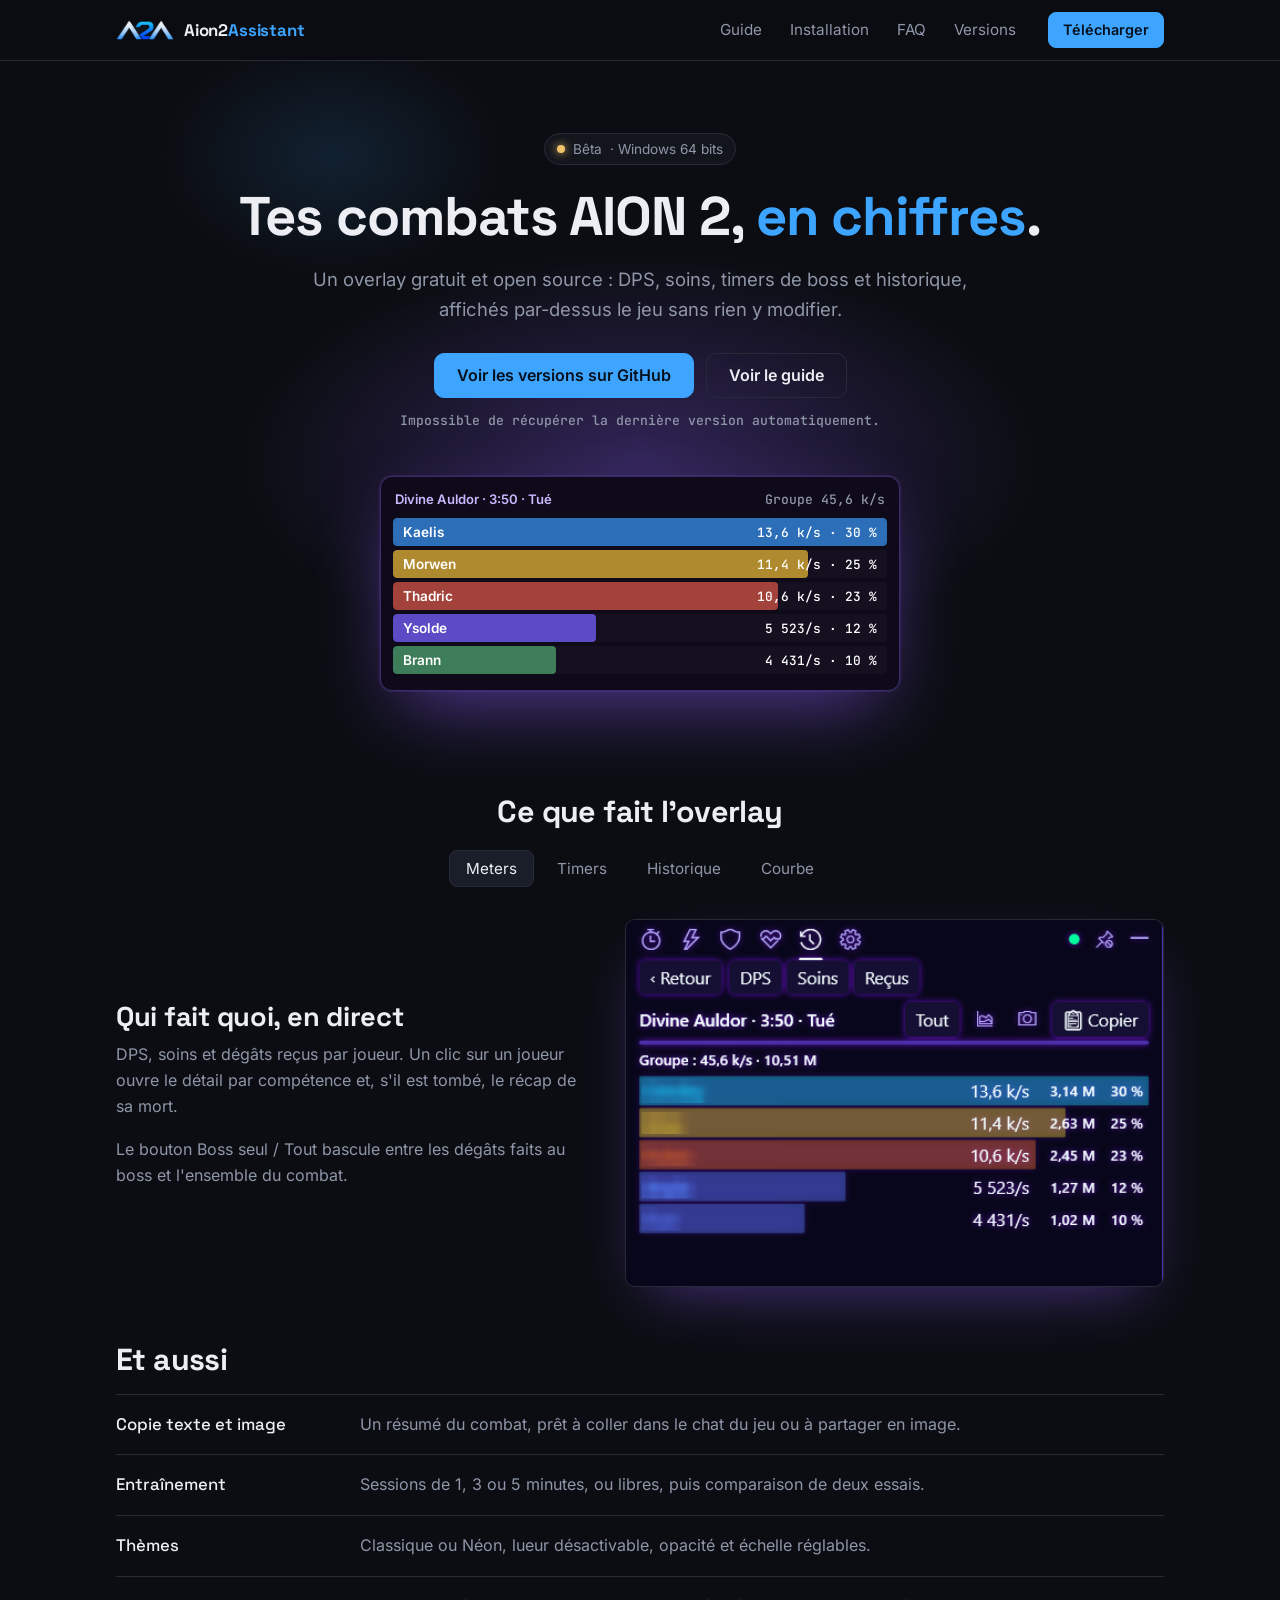
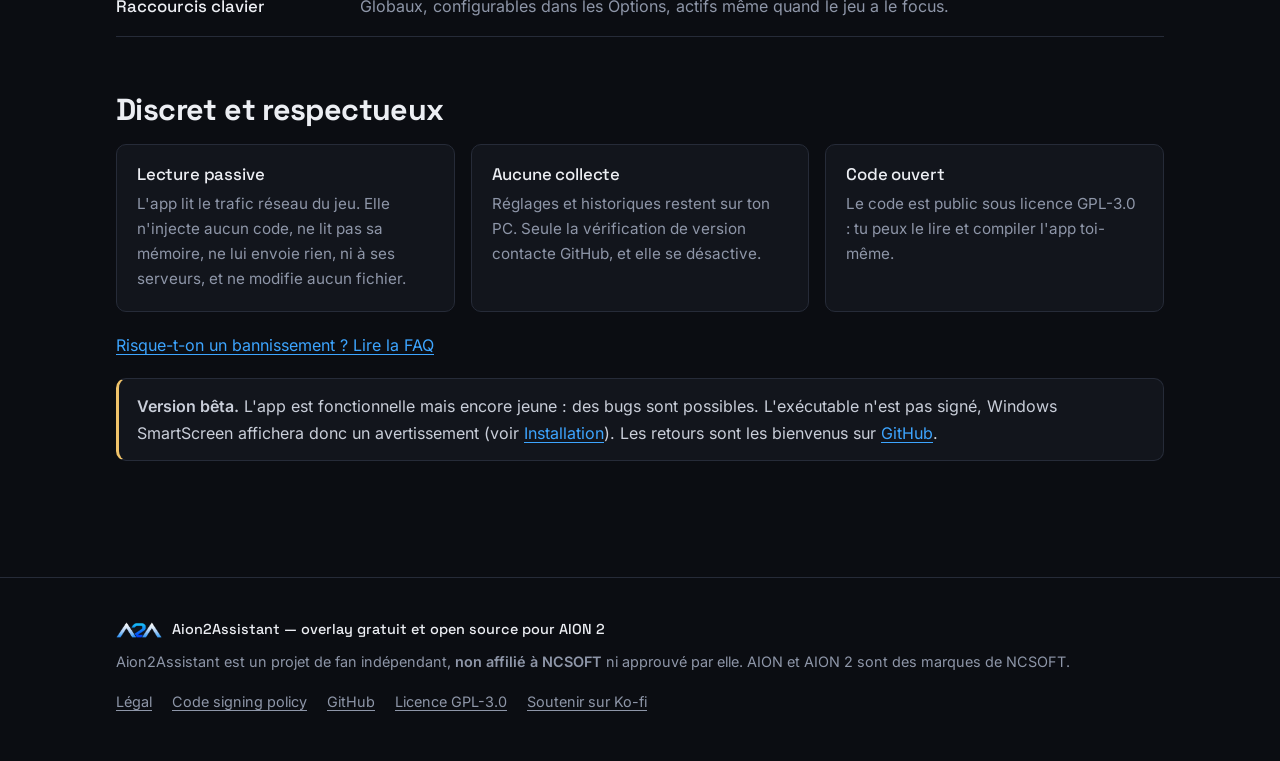
==== site/index.html @ 4ee5dd62 "feat(site): code signing policy, privacy section and uninstall guide Required by the SignPath Founda" ====
<!doctype html>
<html lang="fr">
<head>
<meta charset="utf-8">
<meta name="viewport" content="width=device-width, initial-scale=1">
<title>Aion2Assistant — overlay gratuit pour AION 2</title>
<meta name="description" content="Overlay gratuit et open source pour AION 2 : meters de DPS et de soins, timers de boss et historique des combats.">
<meta name="color-scheme" content="dark">
<meta name="theme-color" content="#0B0D12">
<meta http-equiv="Content-Security-Policy" content="default-src 'self'; script-src 'self'; style-src 'self'; img-src 'self'; connect-src https://api.github.com; object-src 'none'; base-uri 'self'; form-action 'none'">
<link rel="icon" href="assets/favicon.ico" sizes="any">
<link rel="icon" href="assets/favicon-32.png" type="image/png">
<link rel="apple-touch-icon" href="assets/apple-touch-icon.png">
<link rel="preload" href="assets/fonts/space-grotesk-latin-700-normal.woff2" as="font" type="font/woff2" crossorigin>
<link rel="preload" href="assets/fonts/inter-latin-400-normal.woff2" as="font" type="font/woff2" crossorigin>
<link rel="stylesheet" href="style.css">
</head>
<body>
<a class="skip-link" href="#contenu">Aller au contenu</a>
<header class="site-header">
<div class="wrap header-inner">
<a class="brand" href="index.html"><img src="assets/logo.png" alt="" width="64" height="22"><span class="brand-name">Aion2<span>Assistant</span></span></a>
<nav class="site-nav" id="site-nav" aria-label="Navigation principale">
<ul>
<li><a href="guide.html">Guide</a></li>
<li><a href="installation.html">Installation</a></li>
<li><a href="faq.html">FAQ</a></li>
<li><a href="notes.html">Versions</a></li>
</ul>
</nav>
<a class="btn btn-sm header-cta" href="installation.html#telecharger">Télécharger</a>
<button class="nav-toggle" type="button" aria-expanded="false" aria-controls="site-nav"><span class="sr-only">Menu</span><span class="nav-toggle-bars" aria-hidden="true"></span></button>
</div>
</header>
<main id="contenu">
<section class="hero" aria-labelledby="h-hero">
<div class="wrap">
<p class="pill"><span class="pill-dot" aria-hidden="true"></span><span data-version>Bêta</span> · Windows 64 bits</p>
<h1 id="h-hero">Tes combats AION 2, <em>en chiffres</em>.</h1>
<p class="lead">Un overlay gratuit et open source : DPS, soins, timers de boss et historique, affichés par-dessus le jeu sans rien y modifier.</p>
<div class="btn-row">
<a class="btn" data-download href="https://github.com/nathantek/aion2assistant/releases">Télécharger</a>
<a class="btn btn-ghost" href="guide.html">Voir le guide</a>
</div>
<p class="dl-meta" data-download-meta aria-live="polite">Windows 64 bits · gratuit · GPL-3.0</p>
<div class="meter" aria-hidden="true">
<div class="meter-head"><span>Divine Auldor · 3:50 · Tué</span><span class="meter-total">Groupe 45,6 k/s</span></div>
<ol class="meter-bars">
<li class="meter-bar m1"><span>Kaelis</span><span class="num">13,6 k/s · 30 %</span></li>
<li class="meter-bar m2"><span>Morwen</span><span class="num">11,4 k/s · 25 %</span></li>
<li class="meter-bar m3"><span>Thadric</span><span class="num">10,6 k/s · 23 %</span></li>
<li class="meter-bar m4"><span>Ysolde</span><span class="num">5 523/s · 12 %</span></li>
<li class="meter-bar m5"><span>Brann</span><span class="num">4 431/s · 10 %</span></li>
</ol>
</div>
<p class="sr-only">Exemple de meter : cinq joueurs classés par dégâts par seconde sur un combat de boss.</p>
</div>
</section>

<section class="showcase" aria-labelledby="h-showcase">
<div class="wrap">
<h2 id="h-showcase" class="section-title">Ce que fait l'overlay</h2>
<div class="tabs" role="tablist" aria-label="Fonctionnalités principales" hidden>
<button class="tab" type="button" role="tab" id="tab-meters" aria-controls="panel-meters" aria-selected="true">Meters</button>
<button class="tab" type="button" role="tab" id="tab-timers" aria-controls="panel-timers" aria-selected="false" tabindex="-1">Timers</button>
<button class="tab" type="button" role="tab" id="tab-historique" aria-controls="panel-historique" aria-selected="false" tabindex="-1">Historique</button>
<button class="tab" type="button" role="tab" id="tab-courbe" aria-controls="panel-courbe" aria-selected="false" tabindex="-1">Courbe</button>
</div>
<div class="tab-panel" id="panel-meters" role="tabpanel" aria-labelledby="tab-meters" tabindex="0">
<div><h3>Qui fait quoi, en direct</h3><p>DPS, soins et dégâts reçus par joueur. Un clic sur un joueur ouvre le détail par compétence et, s'il est tombé, le récap de sa mort.</p><p>Le bouton Boss seul / Tout bascule entre les dégâts faits au boss et l'ensemble du combat.</p></div>
<img src="assets/shots/meter-neon.png" alt="Meter de dégâts d’un combat de boss, thème Néon, pseudos floutés" width="485" height="330" loading="lazy">
</div>
<div class="tab-panel" id="panel-timers" role="tabpanel" aria-labelledby="tab-timers" tabindex="0">
<div><h3>Ne rate plus un boss</h3><p>Failles, quotidiennes, hebdos, donjons, resets et boss de terrain. Des alertes visuelles et sonores te préviennent avant l'événement.</p></div>
<img src="assets/shots/timers.png" alt="Onglet Timers : faille, reset quotidien et reset hebdomadaire avec leurs comptes à rebours" width="483" height="335" loading="lazy">
</div>
<div class="tab-panel" id="panel-historique" role="tabpanel" aria-labelledby="tab-historique" tabindex="0">
<div><h3>Chaque combat, gardé 30 jours</h3><p>Les 100 derniers combats restent consultables. Tes records personnels sont signalés par un trophée.</p></div>
<img src="assets/shots/historique.png" alt="Historique des combats avec des trophées sur les records personnels" width="478" height="332" loading="lazy">
</div>
<div class="tab-panel" id="panel-courbe" role="tabpanel" aria-labelledby="tab-courbe" tabindex="0">
<div><h3>Le combat, seconde par seconde</h3><p>L'évolution du DPS de chaque joueur au fil du combat. Clique sur un nom dans la légende pour afficher ou masquer sa courbe.</p></div>
<img src="assets/shots/courbe.png" alt="Courbe de DPS du groupe sur un combat de 4 min 50, pseudos floutés" width="468" height="270" loading="lazy">
</div>
</div>
</section>

<section class="wrap" aria-labelledby="h-also">
<h2 id="h-also">Et aussi</h2>
<ul class="also">
<li><strong>Copie texte et image</strong><span>Un résumé du combat, prêt à coller dans le chat du jeu ou à partager en image.</span></li>
<li><strong>Entraînement</strong><span>Sessions de 1, 3 ou 5 minutes, ou libres, puis comparaison de deux essais.</span></li>
<li><strong>Thèmes</strong><span>Classique ou Néon, lueur désactivable, opacité et échelle réglables.</span></li>
<li><strong>Raccourcis clavier</strong><span>Globaux, configurables dans les Options, actifs même quand le jeu a le focus.</span></li>
</ul>
</section>

<section class="wrap" aria-labelledby="h-trust">
<h2 id="h-trust">Discret et respectueux</h2>
<ul class="trust">
<li><h3>Lecture passive</h3><p>L'app lit le trafic réseau du jeu. Elle n'injecte aucun code, ne lit pas sa mémoire, ne lui envoie rien, ni à ses serveurs, et ne modifie aucun fichier.</p></li>
<li><h3>Aucune collecte</h3><p>Réglages et historiques restent sur ton PC. Seule la vérification de version contacte GitHub, et elle se désactive.</p></li>
<li><h3>Code ouvert</h3><p>Le code est public sous licence GPL-3.0 : tu peux le lire et compiler l'app toi-même.</p></li>
</ul>
<p><a href="faq.html#bannissement">Risque-t-on un bannissement ? Lire la FAQ</a></p>
<div class="callout callout-warn">
<p><strong>Version bêta.</strong> L'app est fonctionnelle mais encore jeune : des bugs sont possibles. L'exécutable n'est pas signé, Windows SmartScreen affichera donc un avertissement (voir <a href="installation.html">Installation</a>). Les retours sont les bienvenus sur <a href="https://github.com/nathantek/aion2assistant/issues">GitHub</a>.</p>
</div>
</section>
</main>
<footer class="site-footer">
<div class="wrap footer-inner">
<p class="footer-brand"><img src="assets/logo.png" alt="" width="48" height="17">Aion2Assistant — overlay gratuit et open source pour AION 2</p>
<p>Aion2Assistant est un projet de fan indépendant, <strong>non affilié à NCSOFT</strong> ni approuvé par elle. AION et AION 2 sont des marques de NCSOFT.</p>
<ul class="footer-links">
<li><a href="legal.html">Légal</a></li>
<li><a href="legal.html#signature" lang="en">Code signing policy</a></li>
<li><a href="https://github.com/nathantek/aion2assistant">GitHub</a></li>
<li><a href="https://github.com/nathantek/aion2assistant/blob/main/LICENSE">Licence GPL-3.0</a></li>
<li><a href="https://ko-fi.com/nathantek">Soutenir sur Ko-fi</a></li>
</ul>
</div>
</footer>
<script src="ui.js" defer></script>
<script src="app.js" defer></script>
</body>
</html>
---- site/style.css ----
/* Polices (SIL OFL 1.1, voir assets/fonts/OFL-*.txt) */
@font-face { font-family: "Space Grotesk"; src: url("assets/fonts/space-grotesk-latin-500-normal.woff2") format("woff2"); font-weight: 500; font-style: normal; font-display: swap; }
@font-face { font-family: "Space Grotesk"; src: url("assets/fonts/space-grotesk-latin-700-normal.woff2") format("woff2"); font-weight: 700; font-style: normal; font-display: swap; }
@font-face { font-family: "Inter"; src: url("assets/fonts/inter-latin-400-normal.woff2") format("woff2"); font-weight: 400; font-style: normal; font-display: swap; }
@font-face { font-family: "Inter"; src: url("assets/fonts/inter-latin-600-normal.woff2") format("woff2"); font-weight: 600; font-style: normal; font-display: swap; }
@font-face { font-family: "JetBrains Mono"; src: url("assets/fonts/jetbrains-mono-latin-500-normal.woff2") format("woff2"); font-weight: 500; font-style: normal; font-display: swap; }

:root {
  --bg: #0B0D12;
  --surface: #12151C;
  --surface-2: #1A1E28;
  --line: #262B38;
  --line-strong: #36405A;
  --text: #ECEEF3;
  --text-soft: #C9CED9;
  --muted: #8E96A8;
  --accent: #3DA5FF;
  --accent-hover: #6BBBFF;
  --accent-ink: #06101C;
  --neon: #8B5CF6;
  --warn: #F0C36A;
  --gutter: 16px;
  --maxw: 1080px;
  --prose: 680px;
  --radius: 10px;
  --header-h: 61px;
  --font: "Inter", system-ui, -apple-system, "Segoe UI", Roboto, Arial, sans-serif;
  --display: "Space Grotesk", "Inter", system-ui, "Segoe UI", sans-serif;
  --mono: "JetBrains Mono", ui-monospace, "Cascadia Mono", Consolas, monospace;
}

*, *::before, *::after { box-sizing: border-box; }
html { -webkit-text-size-adjust: 100%; scroll-behavior: smooth; scroll-padding-top: calc(var(--header-h) + 72px); }
body {
  margin: 0; background: var(--bg); color: var(--text);
  font-family: var(--font); font-size: 1rem; line-height: 1.65;
  overflow-wrap: break-word; -webkit-font-smoothing: antialiased;
}
main { display: block; padding: 48px 0 96px; overflow-x: clip; }
img { max-width: 100%; height: auto; }
a { color: var(--accent); text-underline-offset: 3px; text-decoration-thickness: 1px; }
a:hover { color: var(--accent-hover); }
:focus-visible { outline: 2px solid var(--accent); outline-offset: 3px; border-radius: 4px; }
[hidden] { display: none !important; }

.sr-only { position: absolute; width: 1px; height: 1px; padding: 0; margin: -1px; overflow: hidden; clip: rect(0 0 0 0); white-space: nowrap; border: 0; }
.skip-link {
  position: absolute; left: var(--gutter); top: -100px; z-index: 100;
  background: var(--accent); color: var(--accent-ink); padding: 8px 14px;
  border-radius: 8px; font-weight: 600; text-decoration: none;
}
.skip-link:focus { top: 8px; }
.wrap { width: 100%; max-width: var(--maxw); margin: 0 auto; padding: 0 var(--gutter); }
.prose { max-width: calc(var(--prose) + 2 * var(--gutter)); }

/* Typographie */
h1, h2, h3 { font-family: var(--display); font-weight: 700; letter-spacing: -0.02em; line-height: 1.15; color: var(--text); }
h1 { font-size: clamp(2rem, 6vw, 3.4rem); margin: 0 0 16px; }
h2 { font-size: clamp(1.4rem, 3vw, 1.9rem); margin: 56px 0 14px; }
h3 { font-size: 1.15rem; font-weight: 500; letter-spacing: -0.01em; margin: 28px 0 8px; }
p, ul, ol, pre { margin: 0 0 16px; }
ul, ol { padding-left: 1.3rem; }
li { margin-bottom: 6px; }
strong { font-weight: 600; }
.lead { font-size: 1.15rem; color: var(--muted); max-width: 56ch; }
.muted { color: var(--muted); }
code, kbd, .num { font-family: var(--mono); font-weight: 500; font-size: .88em; }
code { background: var(--surface-2); border: 1px solid var(--line); padding: 1px 6px; border-radius: 5px; }
kbd { background: var(--surface-2); border: 1px solid var(--line); border-bottom-width: 3px; padding: 0 6px; border-radius: 5px; color: var(--text); }

/* Boutons, pastilles, encadrés */
.btn {
  display: inline-flex; align-items: center; gap: 8px;
  background: var(--accent); color: var(--accent-ink); border: 1px solid var(--accent);
  padding: 12px 22px; border-radius: 10px; font: 600 1rem/1.2 var(--font);
  text-decoration: none; transition: background-color .15s, border-color .15s, transform .15s;
}
.btn:hover { background: var(--accent-hover); border-color: var(--accent-hover); color: var(--accent-ink); }
.btn:active { transform: translateY(1px); }
.btn-ghost { background: transparent; color: var(--text); border-color: var(--line); }
.btn-ghost:hover { background: var(--surface-2); border-color: var(--line-strong); color: var(--text); }
.btn-sm { padding: 8px 14px; font-size: .9rem; border-radius: 8px; }
.btn-row { display: flex; flex-wrap: wrap; gap: 12px; align-items: center; margin: 24px 0 12px; }
.dl-meta { color: var(--muted); font-family: var(--mono); font-size: .82rem; margin: 0; }

.pill {
  display: inline-flex; align-items: center; gap: 8px; margin: 0 0 20px;
  padding: 4px 12px; border: 1px solid var(--line); border-radius: 999px;
  background: var(--surface); color: var(--muted); font-size: .85rem;
}
.pill-dot { width: 8px; height: 8px; border-radius: 50%; background: var(--warn); box-shadow: 0 0 10px var(--warn); }
.badge {
  display: inline-block; padding: 1px 9px; border-radius: 999px; vertical-align: middle;
  font: 600 .72rem/1.6 var(--font); letter-spacing: 0;
  color: var(--warn); background: rgba(240, 195, 106, .12); border: 1px solid rgba(240, 195, 106, .35);
}
.callout {
  background: var(--surface); border: 1px solid var(--line); border-left: 3px solid var(--accent);
  border-radius: var(--radius); padding: 14px 18px; margin: 20px 0; color: var(--text-soft);
}
.callout-warn { border-left-color: var(--warn); }
.callout p:last-child { margin-bottom: 0; }

/* Puces de sections (pages de contenu) */
.chips {
  position: sticky; top: var(--header-h); z-index: 40;
  margin: 24px calc(-1 * var(--gutter)) 8px; padding: 10px var(--gutter);
  background: rgba(11, 13, 18, .92); -webkit-backdrop-filter: blur(10px); backdrop-filter: blur(10px);
  border-bottom: 1px solid var(--line);
}
.chips ul { display: flex; gap: 8px; overflow-x: auto; scrollbar-width: none; list-style: none; margin: 0; padding: 0; }
.chips ul::-webkit-scrollbar { display: none; }
.chips li { flex: 0 0 auto; margin: 0; }
.chips a {
  display: block; padding: 5px 12px; border: 1px solid var(--line); border-radius: 999px;
  color: var(--muted); text-decoration: none; font-size: .88rem; white-space: nowrap;
  transition: color .15s, border-color .15s, background-color .15s;
}
.chips a:hover { color: var(--text); border-color: var(--line-strong); }
.chips a.is-active { background: var(--accent); border-color: var(--accent); color: var(--accent-ink); font-weight: 600; }

/* Captures */
.shot { margin: 20px 0 28px; }
.shot img {
  display: block; border: 1px solid var(--line); border-radius: var(--radius); background: #000;
  box-shadow: 0 24px 60px -24px rgba(139, 92, 246, .45);
}
.shot figcaption { color: var(--muted); font-size: .88rem; margin-top: 8px; }

/* En-tête */
.site-header {
  position: sticky; top: 0; z-index: 50;
  background: rgba(11, 13, 18, .82); -webkit-backdrop-filter: saturate(140%) blur(12px); backdrop-filter: saturate(140%) blur(12px);
  border-bottom: 1px solid var(--line);
}
.header-inner { display: flex; flex-wrap: wrap; align-items: center; gap: 8px 20px; min-height: 60px; }
.brand {
  display: inline-flex; align-items: center; gap: 10px; margin-right: auto;
  color: var(--text); text-decoration: none;
  font: 700 1.05rem var(--display); letter-spacing: -0.01em;
}
.brand:hover { color: var(--text); }
.brand img { height: 20px; width: auto; display: block; }
.brand-name span { color: var(--accent); }
.site-nav ul { list-style: none; margin: 0; padding: 0; display: flex; flex-wrap: wrap; gap: 4px; }
.site-nav li { margin: 0; }
.site-nav a { display: block; padding: 8px 12px; border-radius: 8px; color: var(--muted); text-decoration: none; font-size: .95rem; }
.site-nav a:hover { color: var(--text); background: var(--surface-2); }
.site-nav a[aria-current="page"] { color: var(--text); border-radius: 0; box-shadow: inset 0 -2px 0 var(--accent); }
.nav-toggle {
  display: none; align-items: center; justify-content: center; width: 40px; height: 40px;
  background: transparent; border: 1px solid var(--line); border-radius: 8px; color: var(--text); cursor: pointer;
}
.nav-toggle-bars, .nav-toggle-bars::before, .nav-toggle-bars::after {
  display: block; width: 18px; height: 2px; border-radius: 2px; background: currentColor;
}
.nav-toggle-bars { position: relative; }
.nav-toggle-bars::before, .nav-toggle-bars::after { content: ""; position: absolute; left: 0; }
.nav-toggle-bars::before { top: -6px; }
.nav-toggle-bars::after { top: 6px; }

@media (max-width: 720px) {
  .header-inner { gap: 8px 12px; }
  .js .nav-toggle { display: inline-flex; order: 3; }
  .js .site-nav {
    display: none; position: absolute; left: 0; right: 0; top: 100%;
    background: var(--bg); border-bottom: 1px solid var(--line); padding: 8px var(--gutter) 16px;
  }
  .js .site-nav.is-open { display: block; }
  .js .site-nav ul { flex-direction: column; }
  .js .site-nav a[aria-current="page"] { box-shadow: inset 2px 0 0 var(--accent); }
}

/* Pied de page */
.site-footer { border-top: 1px solid var(--line); padding: 40px 0 48px; color: var(--muted); font-size: .9rem; }
.footer-inner { display: grid; gap: 8px; }
.footer-inner p { margin: 0; }
.footer-brand { display: flex; align-items: center; gap: 10px; color: var(--text); font-family: var(--display); font-weight: 500; }
.footer-brand img { height: 16px; width: auto; }
.footer-links { list-style: none; padding: 0; margin: 8px 0 0; display: flex; flex-wrap: wrap; gap: 6px 20px; }
.footer-links li { margin: 0; }
.footer-links a { color: var(--muted); }
.footer-links a:hover { color: var(--text); }

@media (max-width: 420px) {
  .brand-name { position: absolute; width: 1px; height: 1px; padding: 0; margin: -1px; overflow: hidden; clip: rect(0 0 0 0); white-space: nowrap; border: 0; }
}

/* Accueil : haut de page */
.hero { position: relative; isolation: isolate; text-align: center; padding: 24px 0 8px; }
.hero::before {
  content: ""; position: absolute; z-index: -1; left: 50%; top: -120px;
  width: 1100px; max-width: 100%; height: 760px; transform: translateX(-50%); pointer-events: none;
  background:
    radial-gradient(closest-side at 50% 62%, rgba(139, 92, 246, .30), transparent 72%),
    radial-gradient(closest-side at 22% 22%, rgba(61, 165, 255, .13), transparent 70%);
}
.hero h1 em { font-style: normal; color: var(--accent); }
.hero .lead { margin: 0 auto; }
.hero .btn-row { justify-content: center; margin-top: 28px; }

/* Accueil : faux meter */
.meter {
  max-width: 520px; margin: 44px auto 0; padding: 12px; text-align: left;
  background: #0E0A1A; border: 1px solid #3B2A6B; border-radius: 12px;
  box-shadow: 0 0 0 1px rgba(139, 92, 246, .15), 0 30px 80px -20px rgba(139, 92, 246, .6);
}
.meter-head { display: flex; justify-content: space-between; gap: 12px; margin: 0 2px 8px; color: #C9B8FF; font-size: .82rem; font-weight: 600; }
.meter-total { font-family: var(--mono); font-weight: 500; color: var(--muted); }
.meter-bars { list-style: none; margin: 0; padding: 0; }
.meter-bar {
  position: relative; display: flex; justify-content: space-between; align-items: center; gap: 12px;
  height: 28px; margin: 0 0 4px; padding: 0 10px; border-radius: 4px; overflow: hidden;
  background: #151020; color: #fff; font-size: .85rem; font-weight: 600;
}
.meter-bar::before {
  content: ""; position: absolute; inset: 0 auto 0 0; width: var(--w); border-radius: 4px;
  background: var(--c); transform-origin: left center;
  animation: meter-fill 1.6s cubic-bezier(.2, .7, .2, 1) both; animation-delay: var(--d);
}
.meter-bar > span { position: relative; }
.meter-bar .num { font-size: .8rem; }
.m1 { --w: 100%; --c: #2C6FB8; --d: 0s; }
.m2 { --w: 84%; --c: #B08A2E; --d: .12s; }
.m3 { --w: 78%; --c: #A3423A; --d: .24s; }
.m4 { --w: 41%; --c: #5B4BC4; --d: .36s; }
.m5 { --w: 33%; --c: #3E7D5A; --d: .48s; }
@keyframes meter-fill { from { transform: scaleX(0); } to { transform: scaleX(1); } }

/* Accueil : onglets */
.showcase { margin-top: 96px; }
.section-title { text-align: center; margin: 0 0 20px; }
.tabs { display: flex; justify-content: center; flex-wrap: wrap; gap: 6px; margin: 0 0 32px; }
.tab {
  padding: 8px 16px; border: 1px solid transparent; border-radius: 8px; background: transparent;
  color: var(--muted); font: 400 .95rem var(--font); cursor: pointer;
}
.tab:hover { color: var(--text); }
.tab[aria-selected="true"] { color: var(--text); background: var(--surface-2); border-color: var(--line); }
.tab-panel { display: grid; grid-template-columns: 1fr 1.15fr; gap: 40px; align-items: center; margin-bottom: 48px; }
.js .tab-panel { margin-bottom: 0; }
.tab-panel h3 { font-size: clamp(1.3rem, 3vw, 1.7rem); font-weight: 700; margin-top: 0; }
.tab-panel p { color: var(--muted); }
.tab-panel img {
  display: block; width: 100%; border: 1px solid var(--line); border-radius: var(--radius); background: #000;
  box-shadow: 0 24px 60px -24px rgba(139, 92, 246, .5);
}

/* Accueil : « Et aussi » et confiance */
.also { list-style: none; padding: 0; margin: 16px 0 0; border-top: 1px solid var(--line); }
.also li { display: grid; grid-template-columns: 220px 1fr; gap: 4px 24px; margin: 0; padding: 16px 0; border-bottom: 1px solid var(--line); }
.also strong { font-family: var(--display); font-weight: 500; font-size: 1.05rem; }
.also span { color: var(--muted); }
.trust { display: grid; grid-template-columns: repeat(auto-fit, minmax(min(100%, 240px), 1fr)); gap: 16px; list-style: none; padding: 0; margin: 16px 0 20px; }
.trust li { margin: 0; padding: 20px; background: var(--surface); border: 1px solid var(--line); border-radius: var(--radius); }
.trust h3 { margin: 0 0 6px; font-size: 1.05rem; }
.trust p { margin: 0; color: var(--muted); font-size: .95rem; }

@media (max-width: 720px) {
  .tab-panel { grid-template-columns: 1fr; gap: 20px; }
  .also li { grid-template-columns: 1fr; }
}

/* Installation */
.download-box {
  display: flex; flex-wrap: wrap; align-items: center; gap: 12px 16px; margin: 24px 0 8px;
  padding: 20px; background: var(--surface); border: 1px solid var(--line); border-radius: var(--radius);
}
.steps { counter-reset: step; list-style: none; padding: 0; margin: 40px 0 24px; }
.steps > li { counter-increment: step; position: relative; margin: 0; padding: 0 0 28px 52px; }
.steps > li::before {
  content: counter(step); position: absolute; left: 0; top: 0;
  display: flex; align-items: center; justify-content: center; width: 34px; height: 34px;
  border-radius: 50%; background: var(--surface-2); border: 1px solid var(--accent);
  color: var(--accent); font: 700 .95rem var(--display);
}
.steps > li::after { content: ""; position: absolute; left: 17px; top: 40px; bottom: 6px; width: 1px; background: var(--line); }
.steps > li:last-child::after { display: none; }
.steps h2, .steps h3 { font-size: 1.2rem; font-weight: 700; letter-spacing: -0.02em; margin: 5px 0 8px; }
.dl-policy { margin: 0 0 0 auto; font-size: .88rem; }
.step-optional {
  margin-left: 8px; padding: 1px 8px; vertical-align: middle; border: 1px solid var(--line); border-radius: 999px;
  color: var(--muted); font: 400 .72rem/1.6 var(--font); letter-spacing: 0;
}

/* FAQ */
.faq-list { border-top: 1px solid var(--line); }
.faq { border-bottom: 1px solid var(--line); }
.faq summary {
  display: flex; justify-content: space-between; align-items: center; gap: 16px;
  padding: 18px 0; cursor: pointer; list-style: none; font-weight: 600; font-size: 1.02rem;
}
.faq summary::-webkit-details-marker { display: none; }
.faq summary::after { content: "+"; flex: 0 0 auto; font: 500 1.3rem/1 var(--mono); color: var(--muted); }
.faq[open] summary::after { content: "−"; color: var(--accent); }
.faq summary:hover { color: var(--accent-hover); }
.faq > p { color: var(--text-soft); margin: 0 0 16px; }

/* Versions */
.releases { margin-top: 32px; }
.release { margin: 0 0 14px; padding: 20px 22px; background: var(--surface); border: 1px solid var(--line); border-radius: var(--radius); }
.release-latest { border-color: rgba(61, 165, 255, .45); box-shadow: 0 20px 60px -30px rgba(61, 165, 255, .5); }
.release-label { margin: 0 0 6px; color: var(--accent); font-size: .72rem; font-weight: 600; text-transform: uppercase; letter-spacing: .08em; }
.release h2 { font-size: 1.35rem; margin: 0 0 4px; }
.release-meta { margin: 0; color: var(--muted); font-family: var(--mono); font-size: .82rem; }
.release-body { margin: 16px 0; white-space: pre-wrap; overflow-wrap: anywhere; color: var(--text-soft); }
details.release { padding-top: 0; padding-bottom: 0; }
details.release > summary {
  display: flex; flex-wrap: wrap; align-items: baseline; gap: 6px 12px; padding: 16px 0;
  cursor: pointer; list-style: none; font: 700 1.1rem var(--display); letter-spacing: -0.01em;
}
details.release > summary::-webkit-details-marker { display: none; }
details.release > summary::after { content: "+"; margin-left: auto; font: 500 1.2rem/1 var(--mono); color: var(--muted); }
details.release[open] > summary::after { content: "−"; color: var(--accent); }

/* Légal */
.legal-text {
  white-space: pre-wrap; overflow-wrap: anywhere; margin: 0 0 16px; padding: 20px;
  background: var(--surface); border: 1px solid var(--line); border-radius: var(--radius);
  color: var(--text-soft); font: 400 .92rem/1.65 var(--font);
}

/* Toujours en dernier */
@media (prefers-reduced-motion: reduce) {
  html { scroll-behavior: auto; }
  *, *::before, *::after { animation: none !important; transition: none !important; }
}
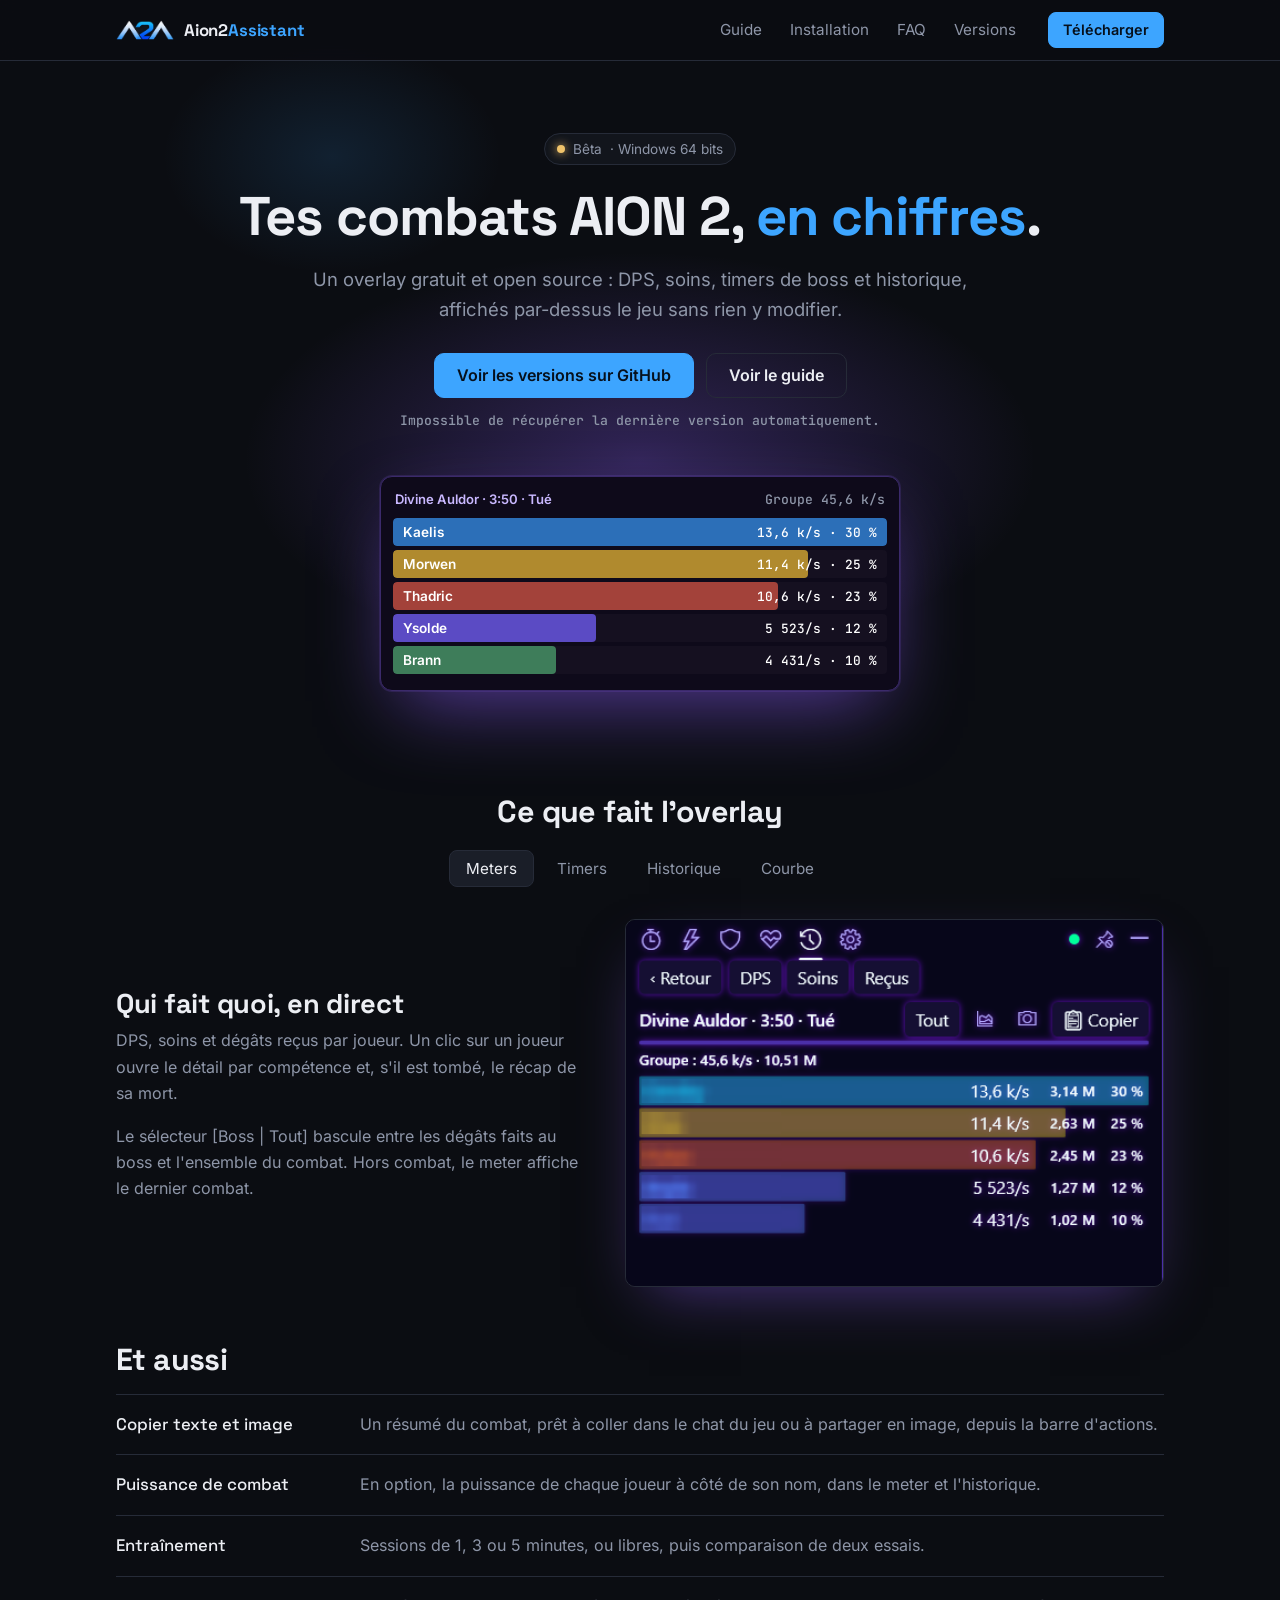
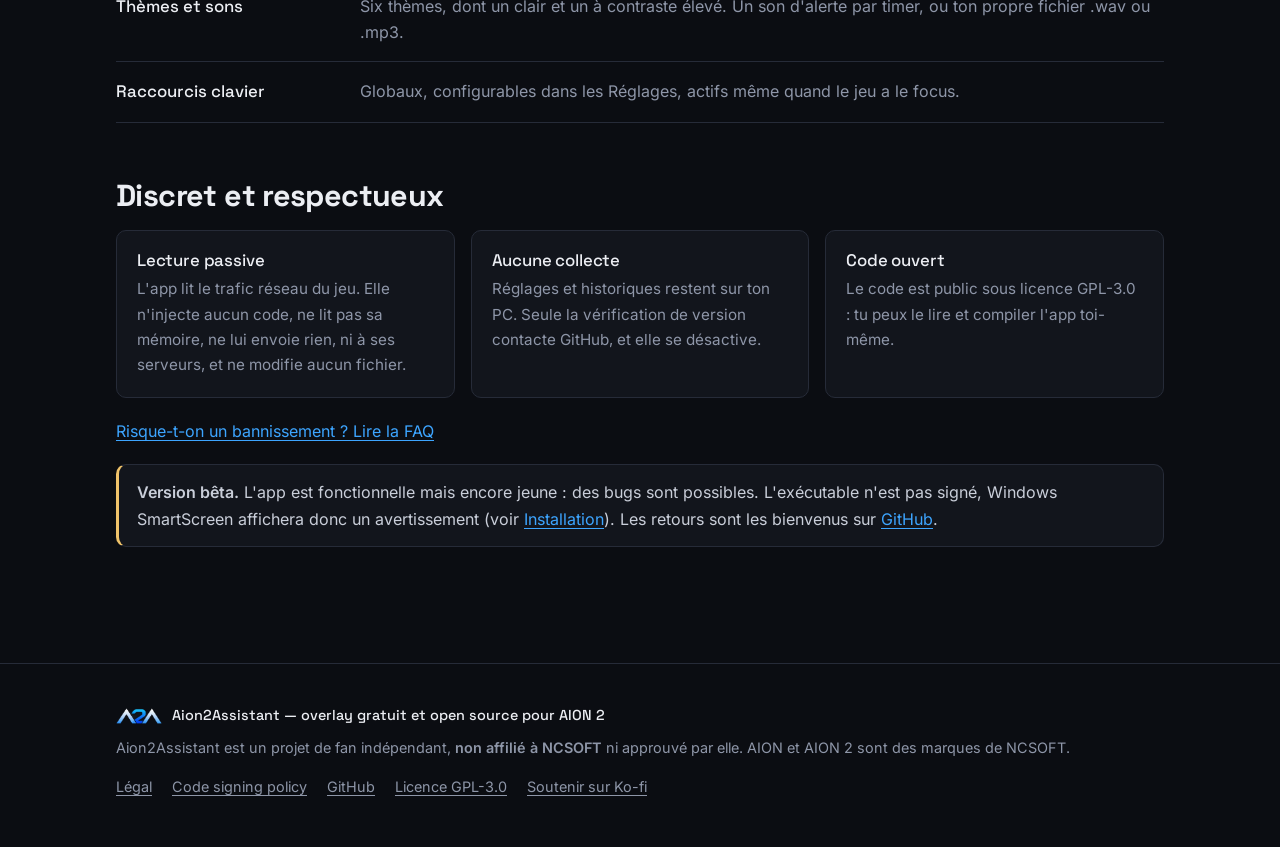
==== commit 643c0fe3: "docs(site): guide and homepage for 0.3.1 to 0.3.3 Tab order and Réglages, [Boss | Tout] selector, ac" ====
--- a/site/index.html
+++ b/site/index.html
@@ -67,11 +67,11 @@
 <button class="tab" type="button" role="tab" id="tab-courbe" aria-controls="panel-courbe" aria-selected="false" tabindex="-1">Courbe</button>
 </div>
 <div class="tab-panel" id="panel-meters" role="tabpanel" aria-labelledby="tab-meters" tabindex="0">
-<div><h3>Qui fait quoi, en direct</h3><p>DPS, soins et dégâts reçus par joueur. Un clic sur un joueur ouvre le détail par compétence et, s'il est tombé, le récap de sa mort.</p><p>Le bouton Boss seul / Tout bascule entre les dégâts faits au boss et l'ensemble du combat.</p></div>
+<div><h3>Qui fait quoi, en direct</h3><p>DPS, soins et dégâts reçus par joueur. Un clic sur un joueur ouvre le détail par compétence et, s'il est tombé, le récap de sa mort.</p><p>Le sélecteur [Boss | Tout] bascule entre les dégâts faits au boss et l'ensemble du combat. Hors combat, le meter affiche le dernier combat.</p></div>
 <img src="assets/shots/meter-neon.png" alt="Meter de dégâts d’un combat de boss, thème Néon, pseudos floutés" width="485" height="330" loading="lazy">
 </div>
 <div class="tab-panel" id="panel-timers" role="tabpanel" aria-labelledby="tab-timers" tabindex="0">
-<div><h3>Ne rate plus un boss</h3><p>Failles, quotidiennes, hebdos, donjons, resets et boss de terrain. Des alertes visuelles et sonores te préviennent avant l'événement.</p></div>
+<div><h3>Ne rate plus un boss</h3><p>Failles, quotidiennes, hebdos, donjons, resets, boss de terrain et Festival Shugo. Une alerte visuelle et un son au choix te préviennent avant chaque événement.</p></div>
 <img src="assets/shots/timers.png" alt="Onglet Timers : faille, reset quotidien et reset hebdomadaire avec leurs comptes à rebours" width="483" height="335" loading="lazy">
 </div>
 <div class="tab-panel" id="panel-historique" role="tabpanel" aria-labelledby="tab-historique" tabindex="0">
@@ -88,10 +88,11 @@
 <section class="wrap" aria-labelledby="h-also">
 <h2 id="h-also">Et aussi</h2>
 <ul class="also">
-<li><strong>Copie texte et image</strong><span>Un résumé du combat, prêt à coller dans le chat du jeu ou à partager en image.</span></li>
+<li><strong>Copier texte et image</strong><span>Un résumé du combat, prêt à coller dans le chat du jeu ou à partager en image, depuis la barre d'actions.</span></li>
+<li><strong>Puissance de combat</strong><span>En option, la puissance de chaque joueur à côté de son nom, dans le meter et l'historique.</span></li>
 <li><strong>Entraînement</strong><span>Sessions de 1, 3 ou 5 minutes, ou libres, puis comparaison de deux essais.</span></li>
-<li><strong>Thèmes</strong><span>Classique ou Néon, lueur désactivable, opacité et échelle réglables.</span></li>
-<li><strong>Raccourcis clavier</strong><span>Globaux, configurables dans les Options, actifs même quand le jeu a le focus.</span></li>
+<li><strong>Thèmes et sons</strong><span>Six thèmes, dont un clair et un à contraste élevé. Un son d'alerte par timer, ou ton propre fichier .wav ou .mp3.</span></li>
+<li><strong>Raccourcis clavier</strong><span>Globaux, configurables dans les Réglages, actifs même quand le jeu a le focus.</span></li>
 </ul>
 </section>
 
--- a/site/style.css
+++ b/site/style.css
@@ -320,6 +320,15 @@
   color: var(--text-soft); font: 400 .92rem/1.65 var(--font);
 }
 
+/* Tableau des raccourcis (Guide) */
+.table-wrap { overflow-x: auto; margin: 16px 0 20px; border: 1px solid var(--line); border-radius: var(--radius); }
+.keys { width: 100%; border-collapse: collapse; font-size: .95rem; }
+.keys th, .keys td { padding: 10px 14px; text-align: left; border-bottom: 1px solid var(--line); vertical-align: middle; }
+.keys th { background: var(--surface); color: var(--muted); font-weight: 600; font-size: .82rem; text-transform: uppercase; letter-spacing: .06em; }
+.keys tbody tr:last-child td { border-bottom: 0; }
+.keys td:first-child { white-space: nowrap; }
+.keys td:last-child { color: var(--text-soft); }
+
 /* Toujours en dernier */
 @media (prefers-reduced-motion: reduce) {
   html { scroll-behavior: auto; }
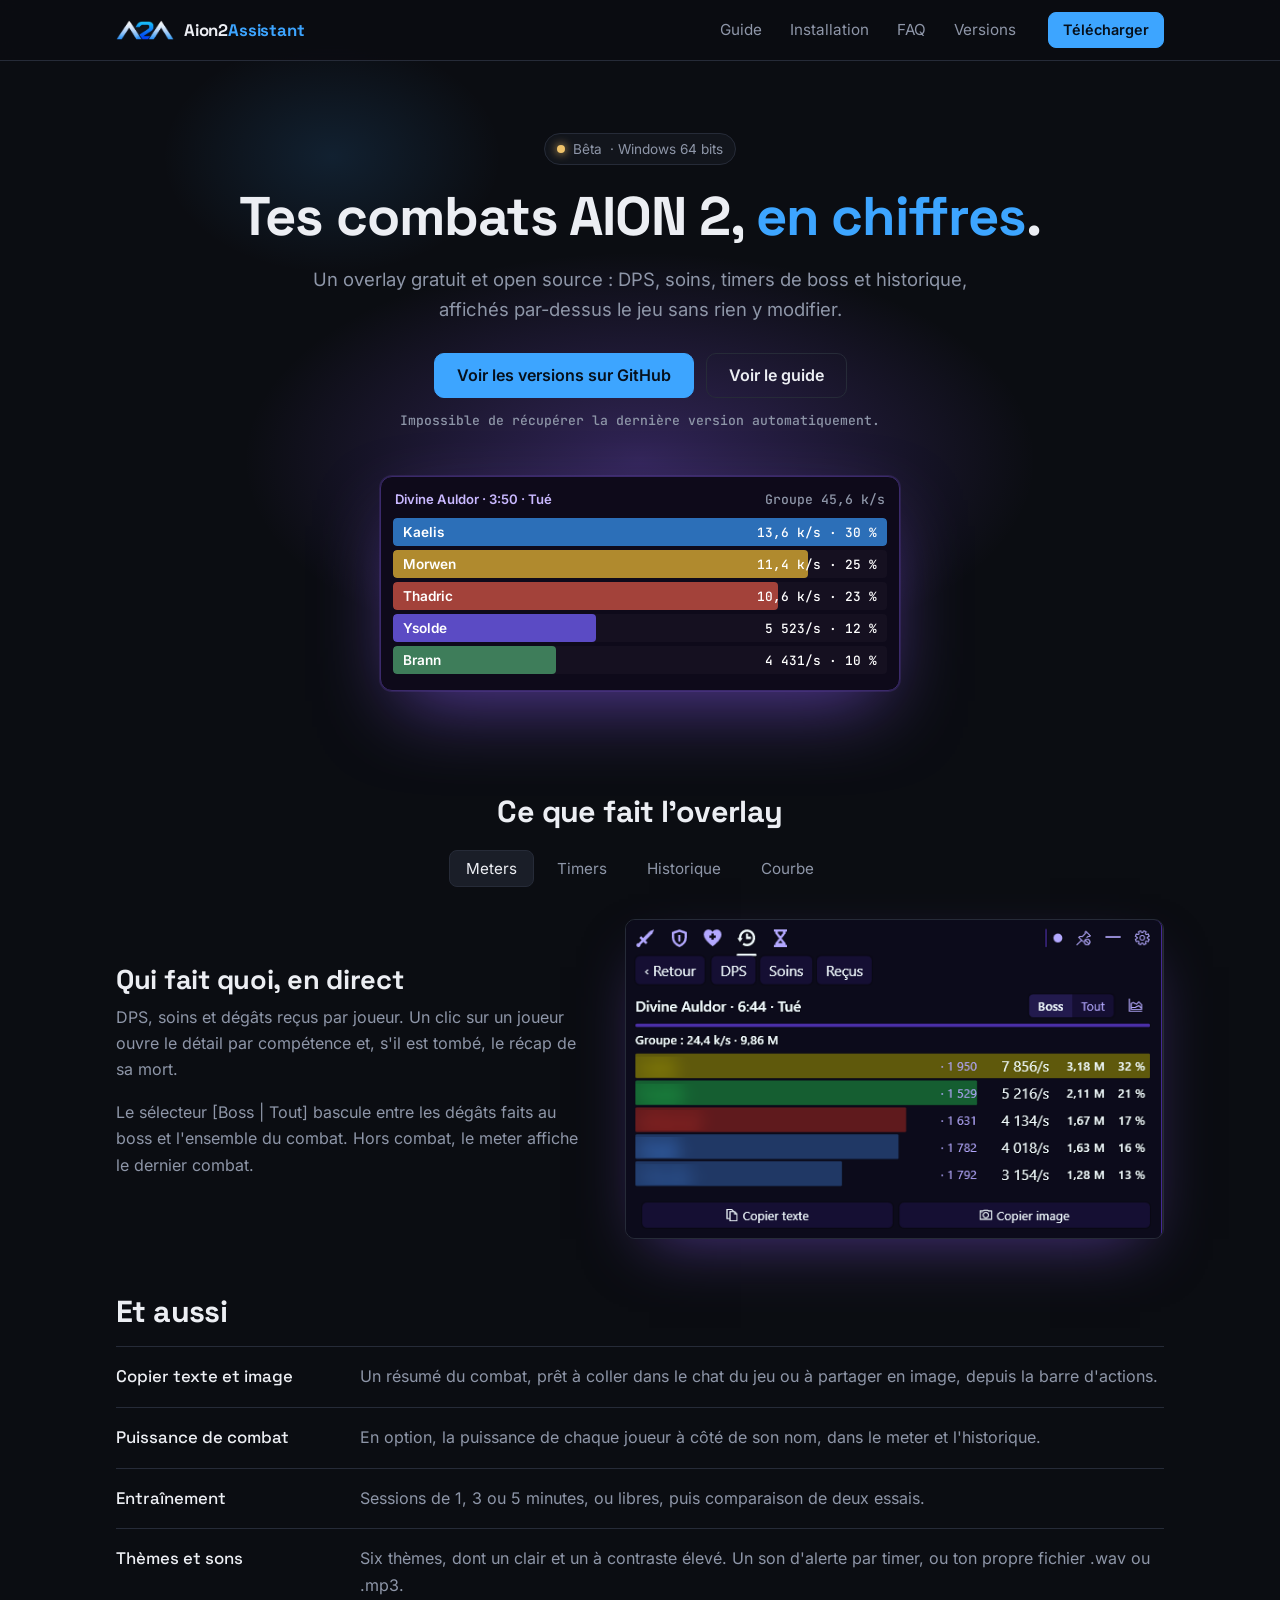
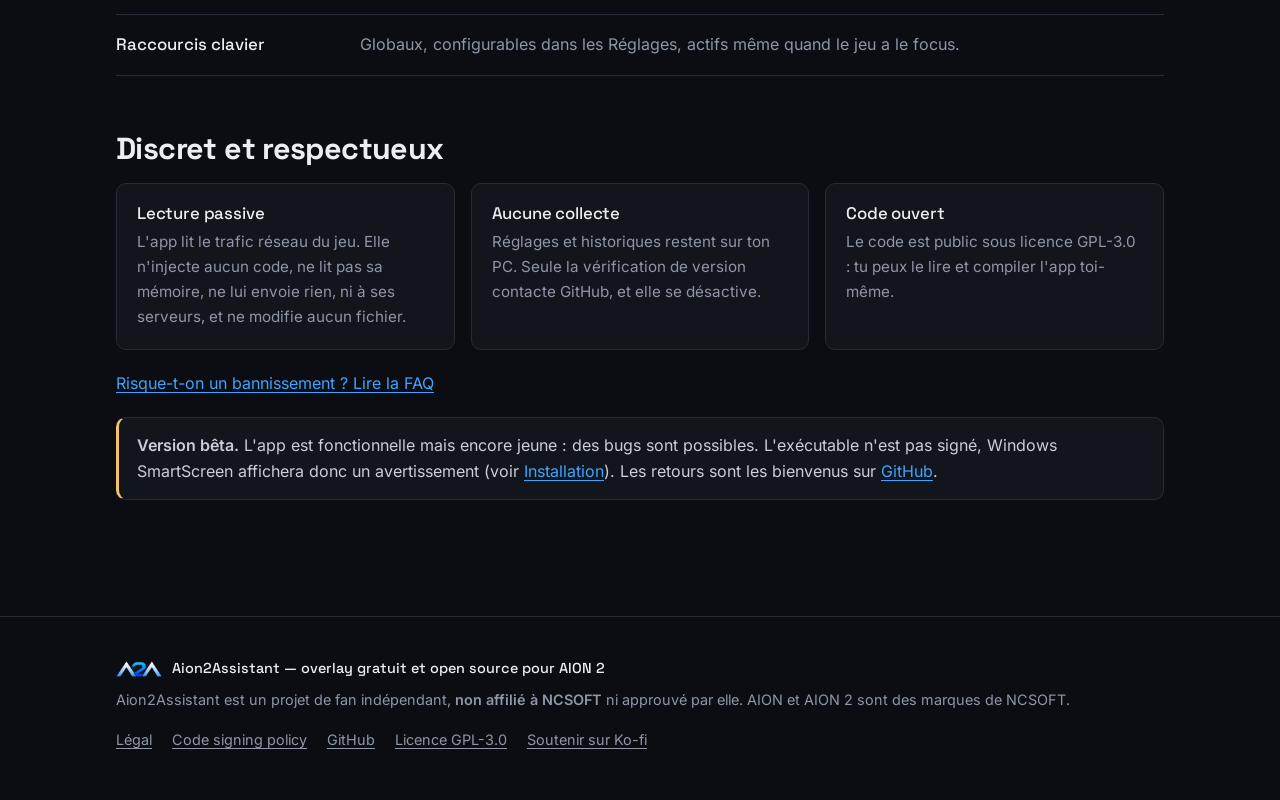
==== commit ab421165: "docs(site): 0.3.3 screenshots (meter, timers, curve) with blurred names" ====
--- a/site/index.html
+++ b/site/index.html
@@ -68,11 +68,11 @@
 </div>
 <div class="tab-panel" id="panel-meters" role="tabpanel" aria-labelledby="tab-meters" tabindex="0">
 <div><h3>Qui fait quoi, en direct</h3><p>DPS, soins et dégâts reçus par joueur. Un clic sur un joueur ouvre le détail par compétence et, s'il est tombé, le récap de sa mort.</p><p>Le sélecteur [Boss | Tout] bascule entre les dégâts faits au boss et l'ensemble du combat. Hors combat, le meter affiche le dernier combat.</p></div>
-<img src="assets/shots/meter-neon.png" alt="Meter de dégâts d’un combat de boss, thème Néon, pseudos floutés" width="485" height="330" loading="lazy">
+<img src="assets/shots/meter-neon.png" alt="Meter de dégâts d’un combat de boss, en mode Boss, avec la puissance de combat après chaque nom, pseudos floutés" width="574" height="340" loading="lazy">
 </div>
 <div class="tab-panel" id="panel-timers" role="tabpanel" aria-labelledby="tab-timers" tabindex="0">
 <div><h3>Ne rate plus un boss</h3><p>Failles, quotidiennes, hebdos, donjons, resets, boss de terrain et Festival Shugo. Une alerte visuelle et un son au choix te préviennent avant chaque événement.</p></div>
-<img src="assets/shots/timers.png" alt="Onglet Timers : faille, reset quotidien et reset hebdomadaire avec leurs comptes à rebours" width="483" height="335" loading="lazy">
+<img src="assets/shots/timers.png" alt="Onglet Timers : Festival Shugo, faille spatio-temporelle, reset quotidien et reset hebdomadaire avec leurs comptes à rebours" width="575" height="334" loading="lazy">
 </div>
 <div class="tab-panel" id="panel-historique" role="tabpanel" aria-labelledby="tab-historique" tabindex="0">
 <div><h3>Chaque combat, gardé 30 jours</h3><p>Les 100 derniers combats restent consultables. Tes records personnels sont signalés par un trophée.</p></div>
@@ -80,7 +80,7 @@
 </div>
 <div class="tab-panel" id="panel-courbe" role="tabpanel" aria-labelledby="tab-courbe" tabindex="0">
 <div><h3>Le combat, seconde par seconde</h3><p>L'évolution du DPS de chaque joueur au fil du combat. Clique sur un nom dans la légende pour afficher ou masquer sa courbe.</p></div>
-<img src="assets/shots/courbe.png" alt="Courbe de DPS du groupe sur un combat de 4 min 50, pseudos floutés" width="468" height="270" loading="lazy">
+<img src="assets/shots/courbe.png" alt="Courbe de DPS du groupe sur un combat de 2 min 09, pseudos floutés" width="575" height="340" loading="lazy">
 </div>
 </div>
 </section>
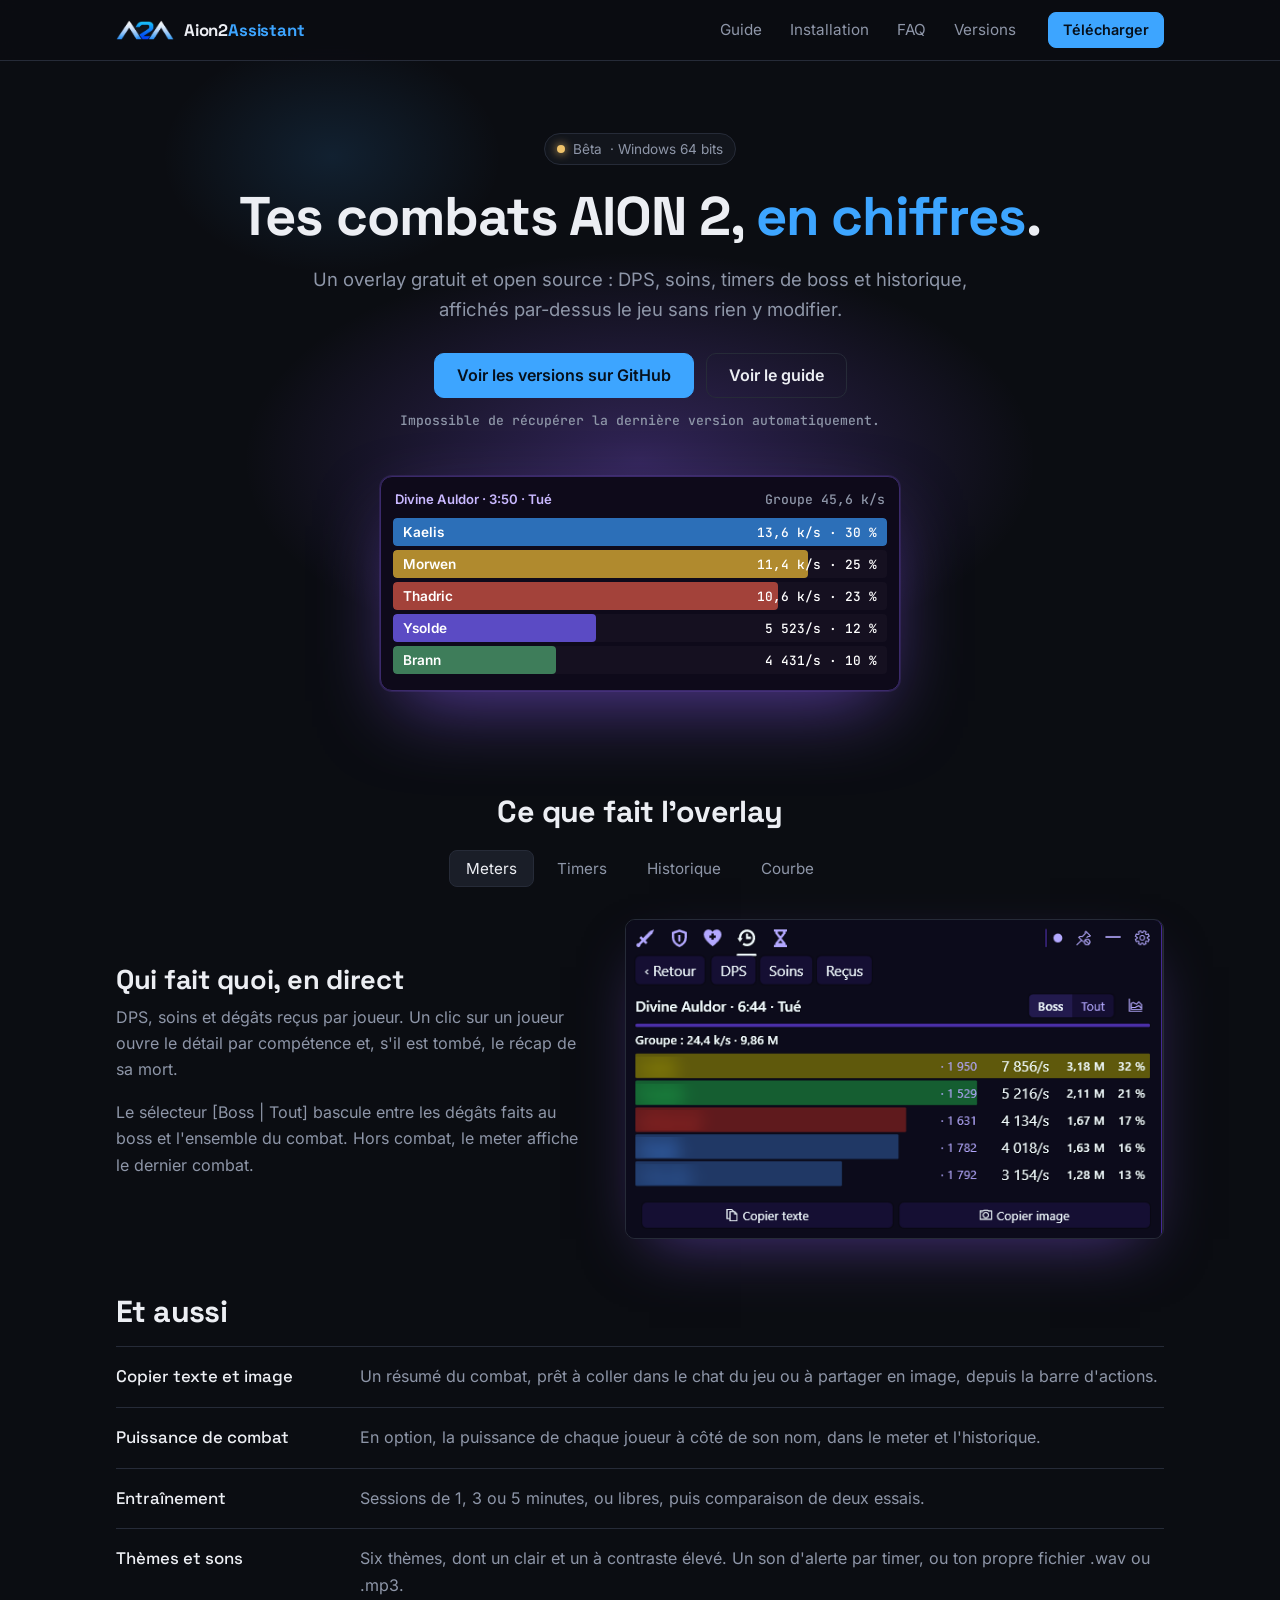
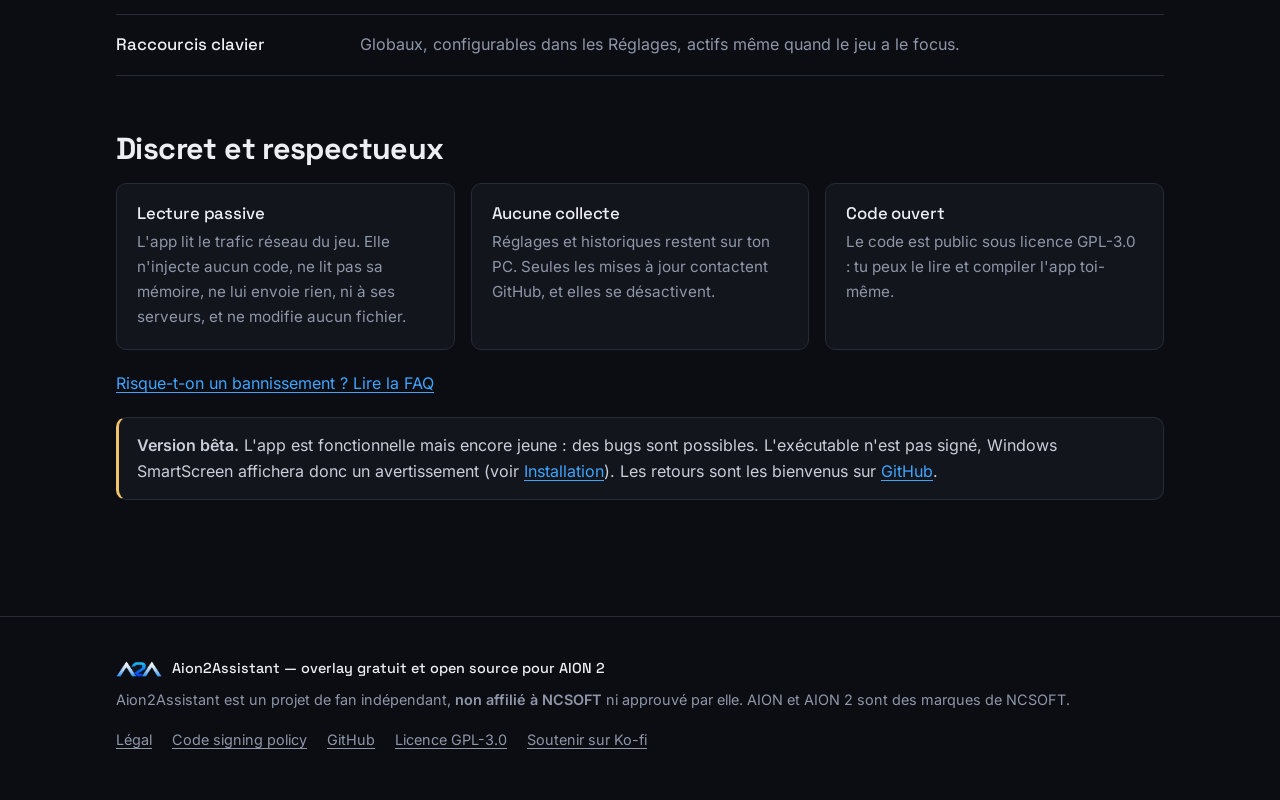
==== commit d8c424fa: "docs(site): 0.3.4 installer, automatic updates and new download assets Download button targets Aion2" ====
--- a/site/index.html
+++ b/site/index.html
@@ -100,7 +100,7 @@
 <h2 id="h-trust">Discret et respectueux</h2>
 <ul class="trust">
 <li><h3>Lecture passive</h3><p>L'app lit le trafic réseau du jeu. Elle n'injecte aucun code, ne lit pas sa mémoire, ne lui envoie rien, ni à ses serveurs, et ne modifie aucun fichier.</p></li>
-<li><h3>Aucune collecte</h3><p>Réglages et historiques restent sur ton PC. Seule la vérification de version contacte GitHub, et elle se désactive.</p></li>
+<li><h3>Aucune collecte</h3><p>Réglages et historiques restent sur ton PC. Seules les mises à jour contactent GitHub, et elles se désactivent.</p></li>
 <li><h3>Code ouvert</h3><p>Le code est public sous licence GPL-3.0 : tu peux le lire et compiler l'app toi-même.</p></li>
 </ul>
 <p><a href="faq.html#bannissement">Risque-t-on un bannissement ? Lire la FAQ</a></p>
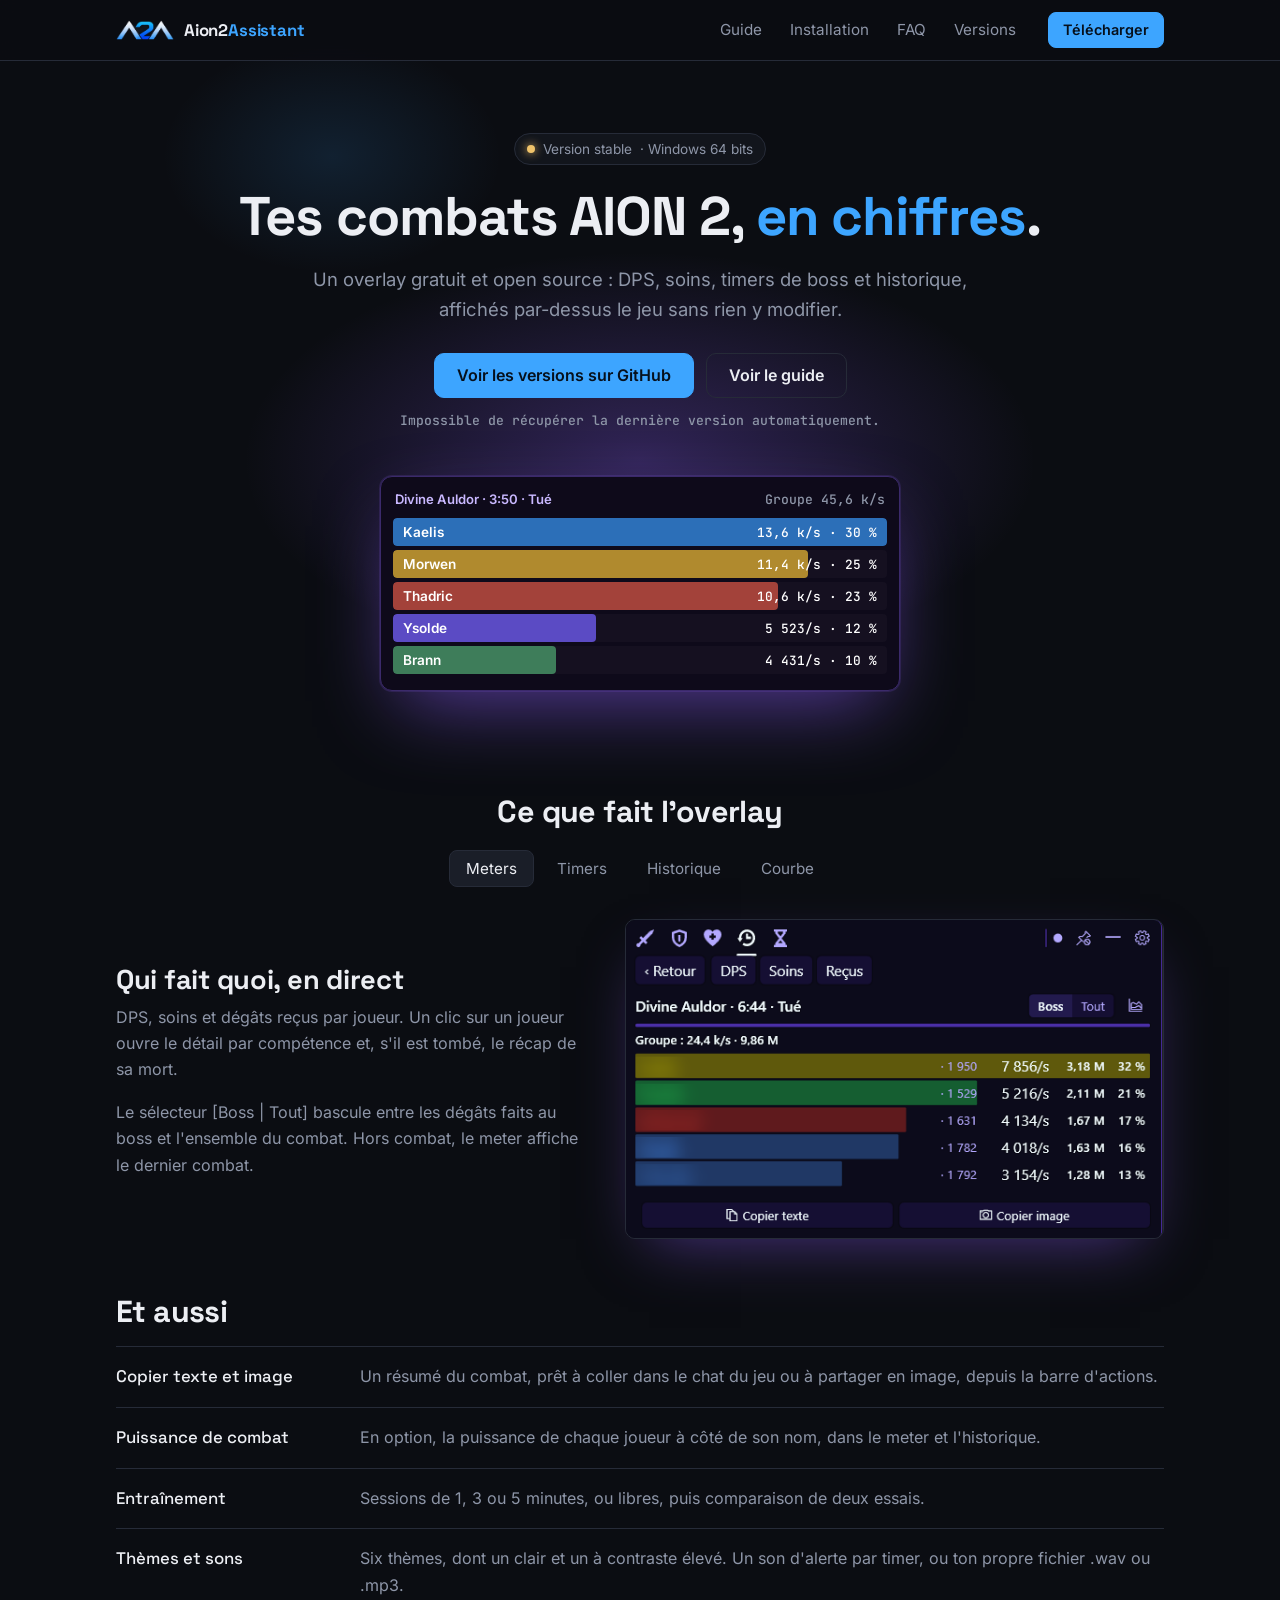
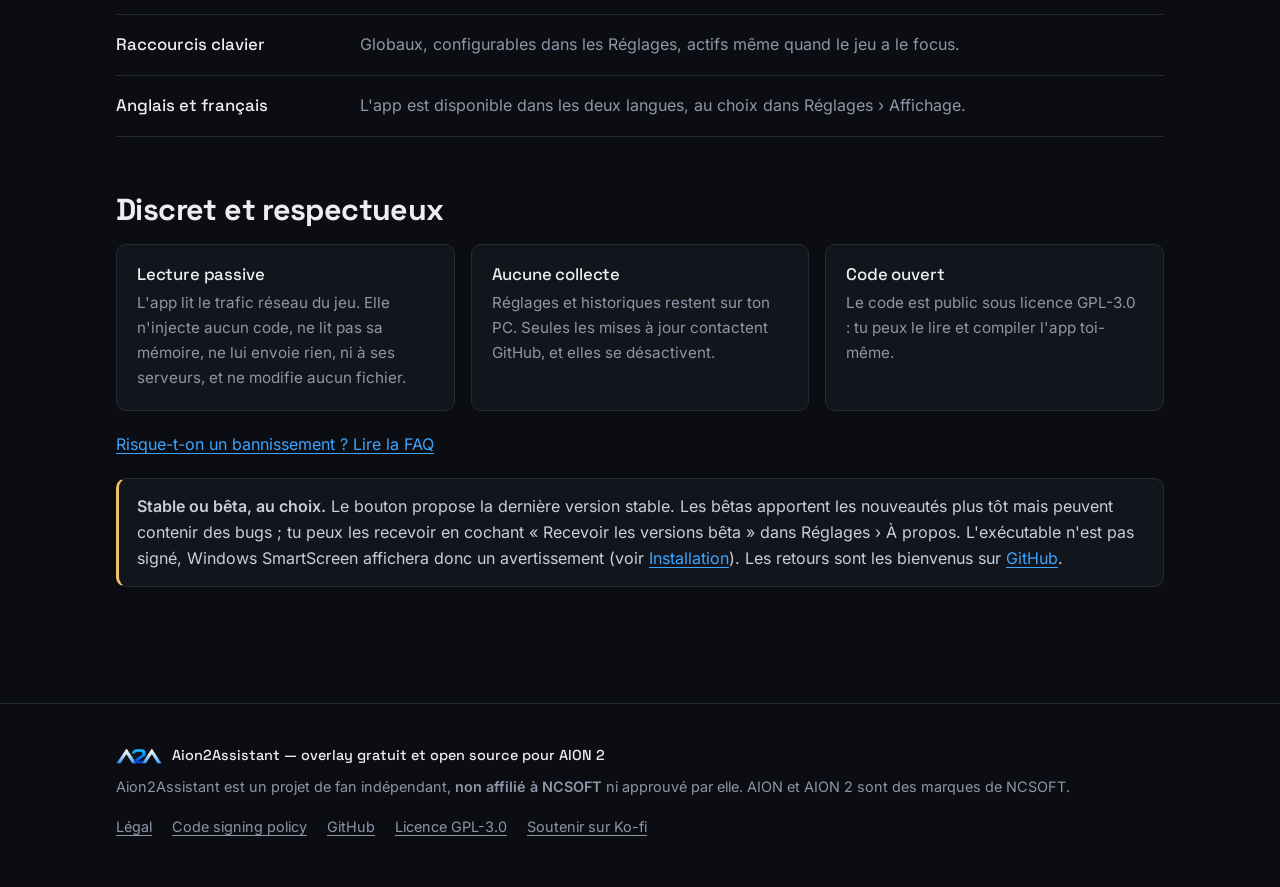
==== commit 2caab7b5: "docs(site): 0.4.0 stable download, latest beta line, bilingual app and update channels" ====
--- a/site/index.html
+++ b/site/index.html
@@ -35,7 +35,7 @@
 <main id="contenu">
 <section class="hero" aria-labelledby="h-hero">
 <div class="wrap">
-<p class="pill"><span class="pill-dot" aria-hidden="true"></span><span data-version>Bêta</span> · Windows 64 bits</p>
+<p class="pill"><span class="pill-dot" aria-hidden="true"></span><span data-version>Version stable</span> · Windows 64 bits</p>
 <h1 id="h-hero">Tes combats AION 2, <em>en chiffres</em>.</h1>
 <p class="lead">Un overlay gratuit et open source : DPS, soins, timers de boss et historique, affichés par-dessus le jeu sans rien y modifier.</p>
 <div class="btn-row">
@@ -43,6 +43,7 @@
 <a class="btn btn-ghost" href="guide.html">Voir le guide</a>
 </div>
 <p class="dl-meta" data-download-meta aria-live="polite">Windows 64 bits · gratuit · GPL-3.0</p>
+<p class="dl-beta" data-beta hidden><a data-beta-link href="https://github.com/nathantek/aion2assistant/releases">Dernière bêta</a> <span class="muted">· nouveautés plus tôt, bugs possibles</span></p>
 <div class="meter" aria-hidden="true">
 <div class="meter-head"><span>Divine Auldor · 3:50 · Tué</span><span class="meter-total">Groupe 45,6 k/s</span></div>
 <ol class="meter-bars">
@@ -75,8 +76,8 @@
 <img src="assets/shots/timers.png" alt="Onglet Timers : Festival Shugo, faille spatio-temporelle, reset quotidien et reset hebdomadaire avec leurs comptes à rebours" width="575" height="334" loading="lazy">
 </div>
 <div class="tab-panel" id="panel-historique" role="tabpanel" aria-labelledby="tab-historique" tabindex="0">
-<div><h3>Chaque combat, gardé 30 jours</h3><p>Les 100 derniers combats restent consultables. Tes records personnels sont signalés par un trophée.</p></div>
-<img src="assets/shots/historique.png" alt="Historique des combats avec des trophées sur les records personnels" width="478" height="332" loading="lazy">
+<div><h3>Chaque combat, gardé 30 jours</h3><p>Les 100 derniers combats, en cartes : issue du combat, ton DPS, ton rang et ta part du groupe. Filtres et recherche par boss pour retrouver un combat ; tes records sont signalés par un trophée.</p></div>
+<img src="assets/shots/historique.png" alt="Historique en cartes, filtre Boss actif : pour chaque combat, son issue, ton DPS, ton rang et ta part du groupe, avec les filtres Tous, Boss, Records et Entraînement et la recherche par boss" width="570" height="357" loading="lazy">
 </div>
 <div class="tab-panel" id="panel-courbe" role="tabpanel" aria-labelledby="tab-courbe" tabindex="0">
 <div><h3>Le combat, seconde par seconde</h3><p>L'évolution du DPS de chaque joueur au fil du combat. Clique sur un nom dans la légende pour afficher ou masquer sa courbe.</p></div>
@@ -93,6 +94,7 @@
 <li><strong>Entraînement</strong><span>Sessions de 1, 3 ou 5 minutes, ou libres, puis comparaison de deux essais.</span></li>
 <li><strong>Thèmes et sons</strong><span>Six thèmes, dont un clair et un à contraste élevé. Un son d'alerte par timer, ou ton propre fichier .wav ou .mp3.</span></li>
 <li><strong>Raccourcis clavier</strong><span>Globaux, configurables dans les Réglages, actifs même quand le jeu a le focus.</span></li>
+<li><strong>Anglais et français</strong><span>L'app est disponible dans les deux langues, au choix dans Réglages › Affichage.</span></li>
 </ul>
 </section>
 
@@ -105,7 +107,7 @@
 </ul>
 <p><a href="faq.html#bannissement">Risque-t-on un bannissement ? Lire la FAQ</a></p>
 <div class="callout callout-warn">
-<p><strong>Version bêta.</strong> L'app est fonctionnelle mais encore jeune : des bugs sont possibles. L'exécutable n'est pas signé, Windows SmartScreen affichera donc un avertissement (voir <a href="installation.html">Installation</a>). Les retours sont les bienvenus sur <a href="https://github.com/nathantek/aion2assistant/issues">GitHub</a>.</p>
+<p><strong>Stable ou bêta, au choix.</strong> Le bouton propose la dernière version stable. Les bêtas apportent les nouveautés plus tôt mais peuvent contenir des bugs ; tu peux les recevoir en cochant « Recevoir les versions bêta » dans Réglages › À propos. L'exécutable n'est pas signé, Windows SmartScreen affichera donc un avertissement (voir <a href="installation.html">Installation</a>). Les retours sont les bienvenus sur <a href="https://github.com/nathantek/aion2assistant/issues">GitHub</a>.</p>
 </div>
 </section>
 </main>
--- a/site/style.css
+++ b/site/style.css
@@ -278,6 +278,7 @@
 .steps > li:last-child::after { display: none; }
 .steps h2, .steps h3 { font-size: 1.2rem; font-weight: 700; letter-spacing: -0.02em; margin: 5px 0 8px; }
 .dl-policy { margin: 0 0 0 auto; font-size: .88rem; }
+.dl-beta { margin: 6px 0 0; font-size: .9rem; }
 .step-optional {
   margin-left: 8px; padding: 1px 8px; vertical-align: middle; border: 1px solid var(--line); border-radius: 999px;
   color: var(--muted); font: 400 .72rem/1.6 var(--font); letter-spacing: 0;
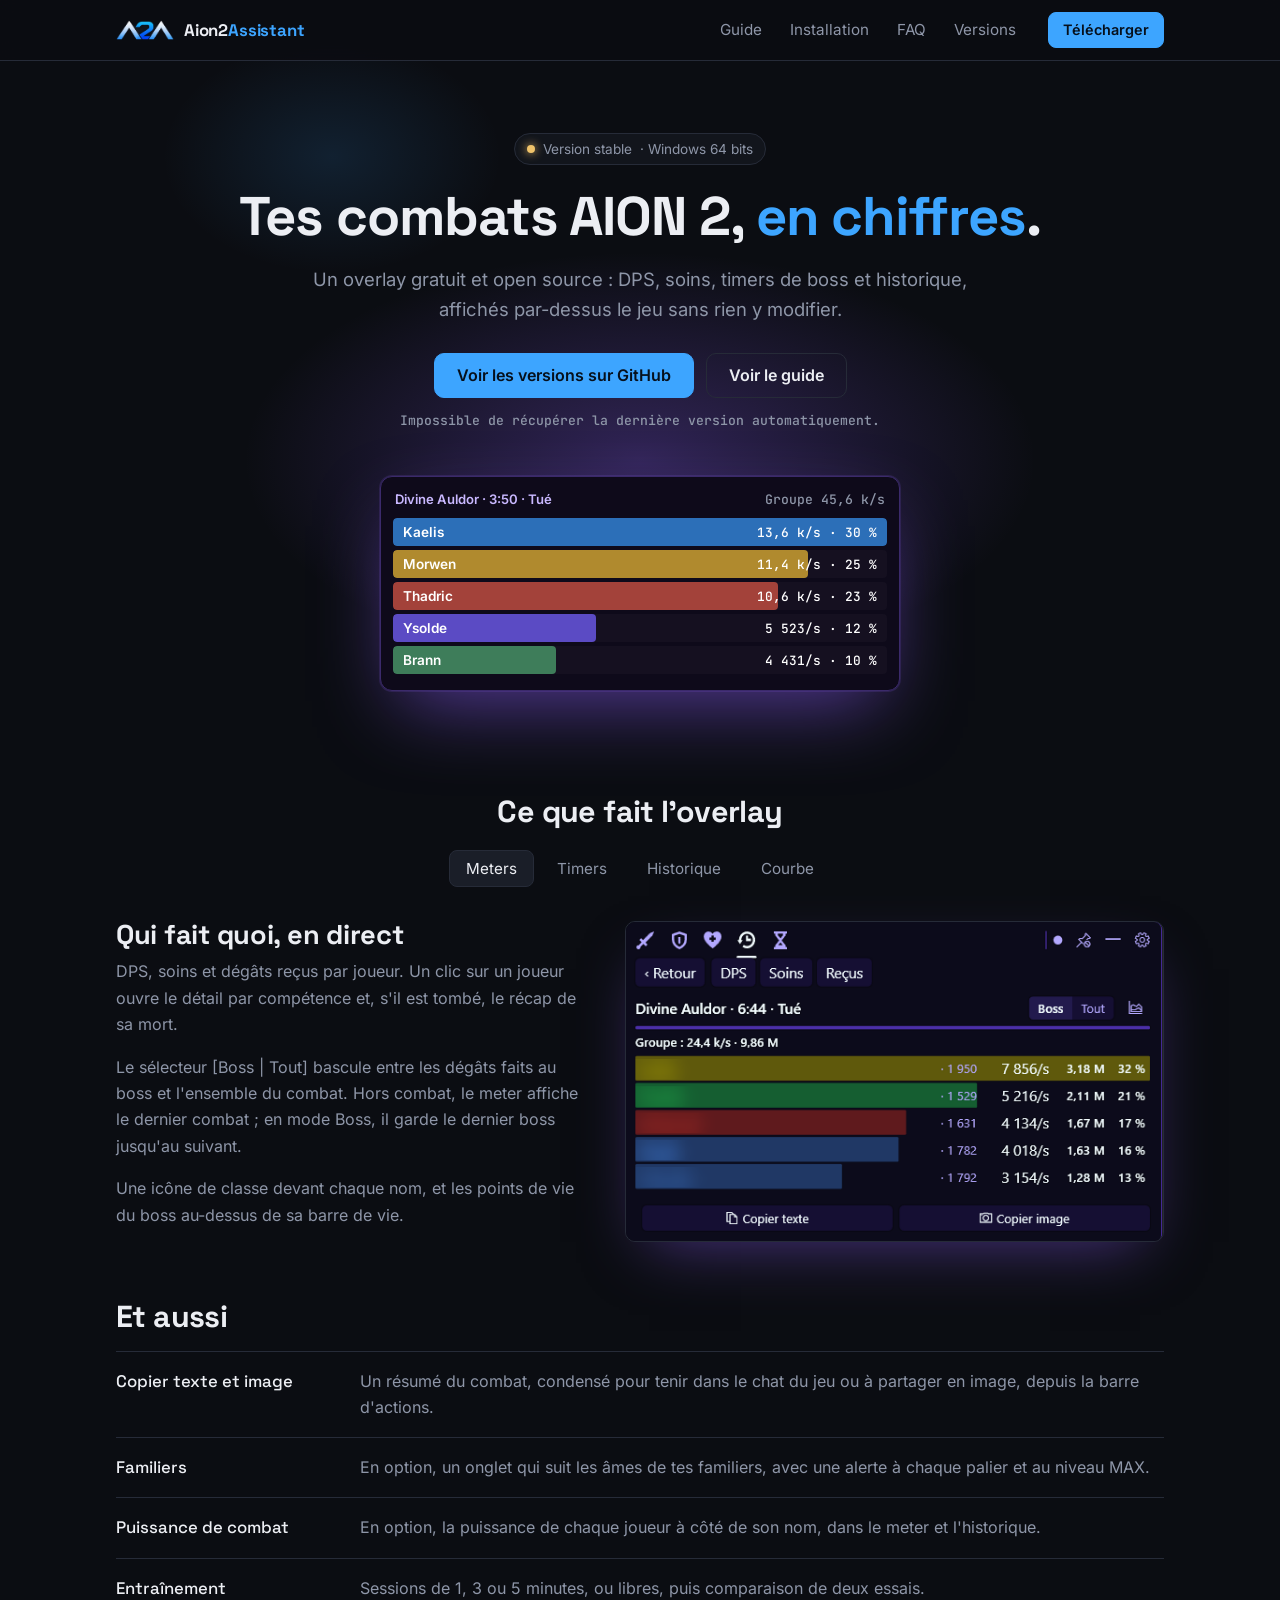
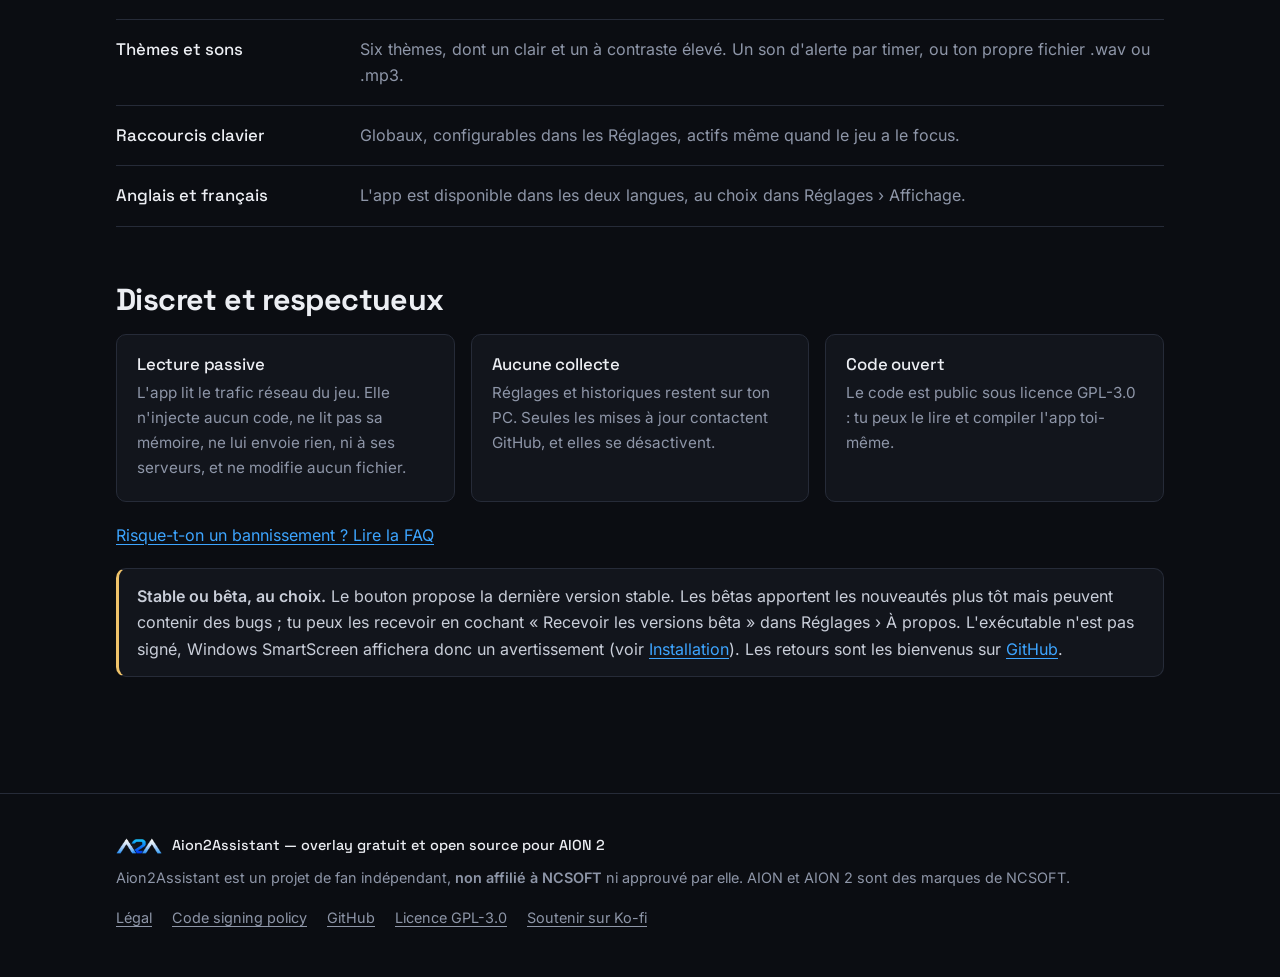
==== commit d0e64cdf: "docs(site): guide, FAQ and home for 0.4.5 stable Class icons, boss HP, last boss kept in Boss mode, " ====
--- a/site/index.html
+++ b/site/index.html
@@ -68,7 +68,7 @@
 <button class="tab" type="button" role="tab" id="tab-courbe" aria-controls="panel-courbe" aria-selected="false" tabindex="-1">Courbe</button>
 </div>
 <div class="tab-panel" id="panel-meters" role="tabpanel" aria-labelledby="tab-meters" tabindex="0">
-<div><h3>Qui fait quoi, en direct</h3><p>DPS, soins et dégâts reçus par joueur. Un clic sur un joueur ouvre le détail par compétence et, s'il est tombé, le récap de sa mort.</p><p>Le sélecteur [Boss | Tout] bascule entre les dégâts faits au boss et l'ensemble du combat. Hors combat, le meter affiche le dernier combat.</p></div>
+<div><h3>Qui fait quoi, en direct</h3><p>DPS, soins et dégâts reçus par joueur. Un clic sur un joueur ouvre le détail par compétence et, s'il est tombé, le récap de sa mort.</p><p>Le sélecteur [Boss | Tout] bascule entre les dégâts faits au boss et l'ensemble du combat. Hors combat, le meter affiche le dernier combat ; en mode Boss, il garde le dernier boss jusqu'au suivant.</p><p>Une icône de classe devant chaque nom, et les points de vie du boss au-dessus de sa barre de vie.</p></div>
 <img src="assets/shots/meter-neon.png" alt="Meter de dégâts d’un combat de boss, en mode Boss, avec la puissance de combat après chaque nom, pseudos floutés" width="574" height="340" loading="lazy">
 </div>
 <div class="tab-panel" id="panel-timers" role="tabpanel" aria-labelledby="tab-timers" tabindex="0">
@@ -89,7 +89,8 @@
 <section class="wrap" aria-labelledby="h-also">
 <h2 id="h-also">Et aussi</h2>
 <ul class="also">
-<li><strong>Copier texte et image</strong><span>Un résumé du combat, prêt à coller dans le chat du jeu ou à partager en image, depuis la barre d'actions.</span></li>
+<li><strong>Copier texte et image</strong><span>Un résumé du combat, condensé pour tenir dans le chat du jeu ou à partager en image, depuis la barre d'actions.</span></li>
+<li><strong>Familiers</strong><span>En option, un onglet qui suit les âmes de tes familiers, avec une alerte à chaque palier et au niveau MAX.</span></li>
 <li><strong>Puissance de combat</strong><span>En option, la puissance de chaque joueur à côté de son nom, dans le meter et l'historique.</span></li>
 <li><strong>Entraînement</strong><span>Sessions de 1, 3 ou 5 minutes, ou libres, puis comparaison de deux essais.</span></li>
 <li><strong>Thèmes et sons</strong><span>Six thèmes, dont un clair et un à contraste élevé. Un son d'alerte par timer, ou ton propre fichier .wav ou .mp3.</span></li>
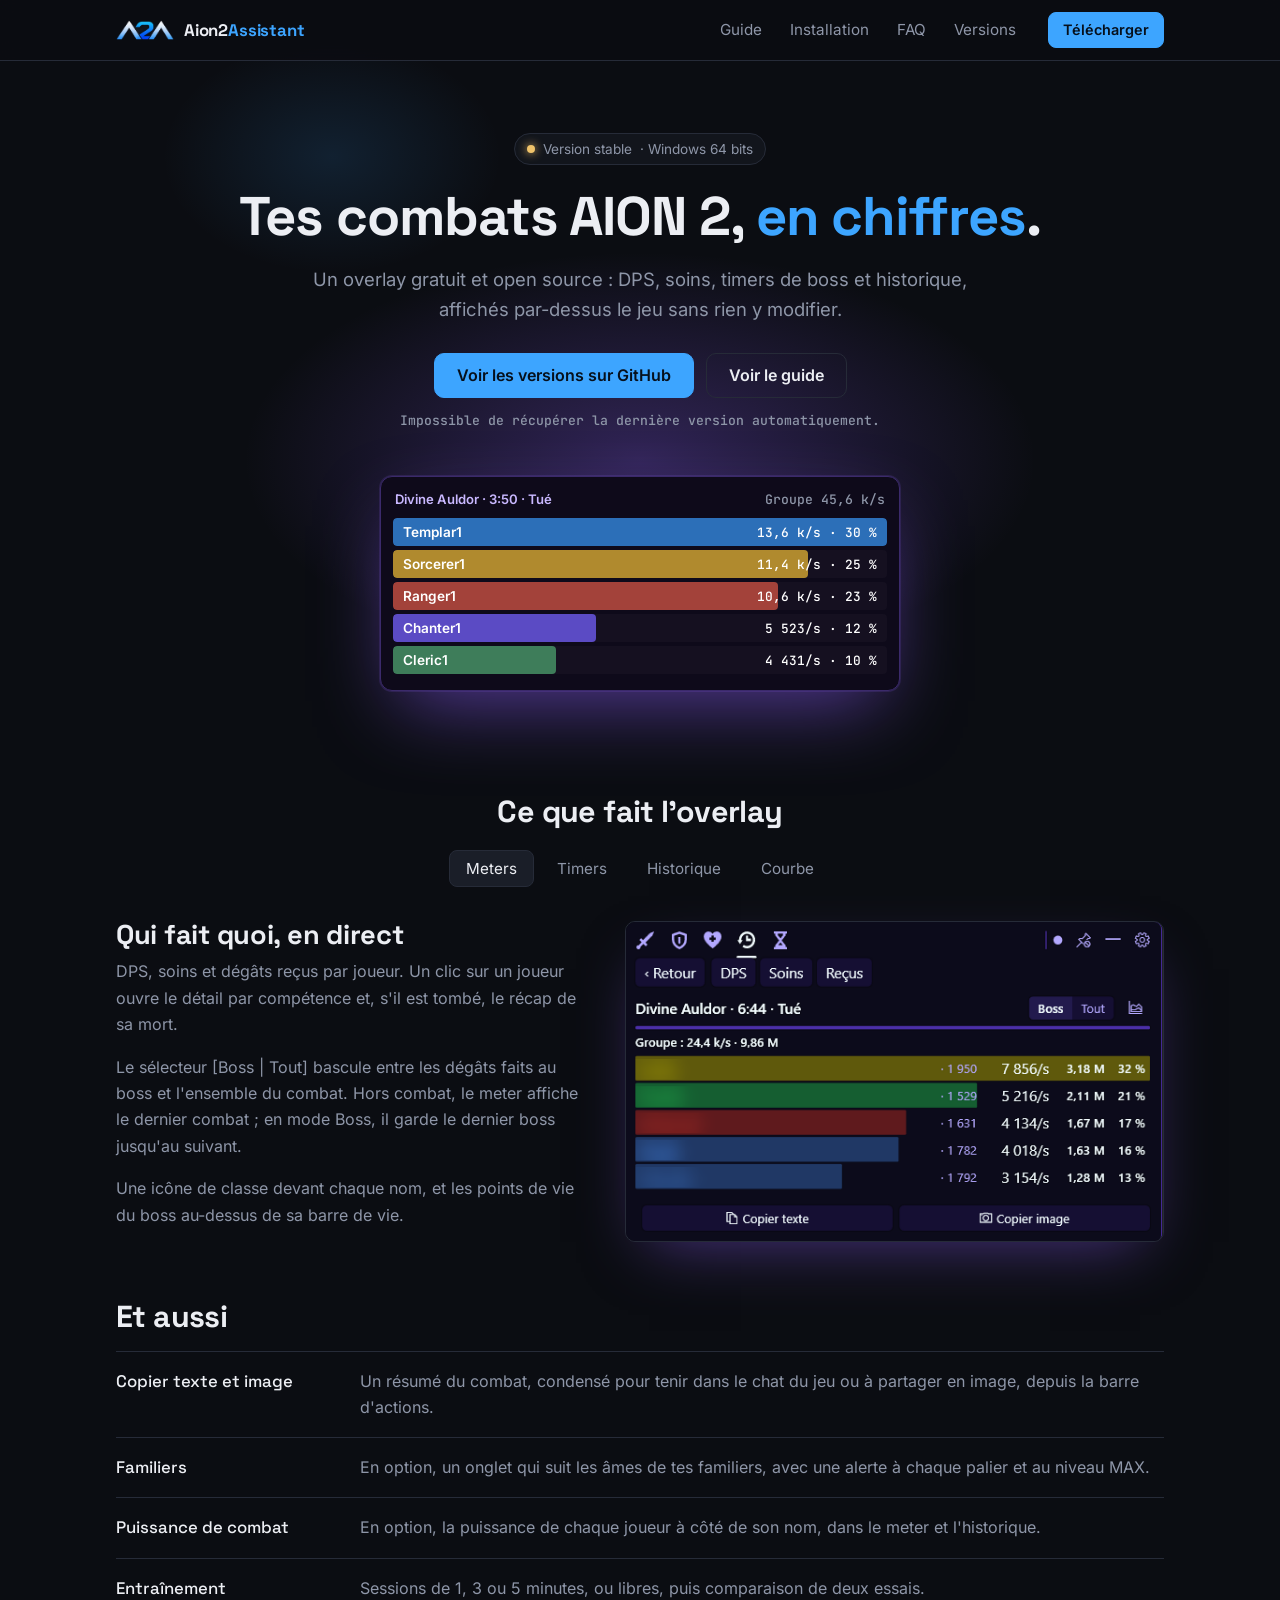
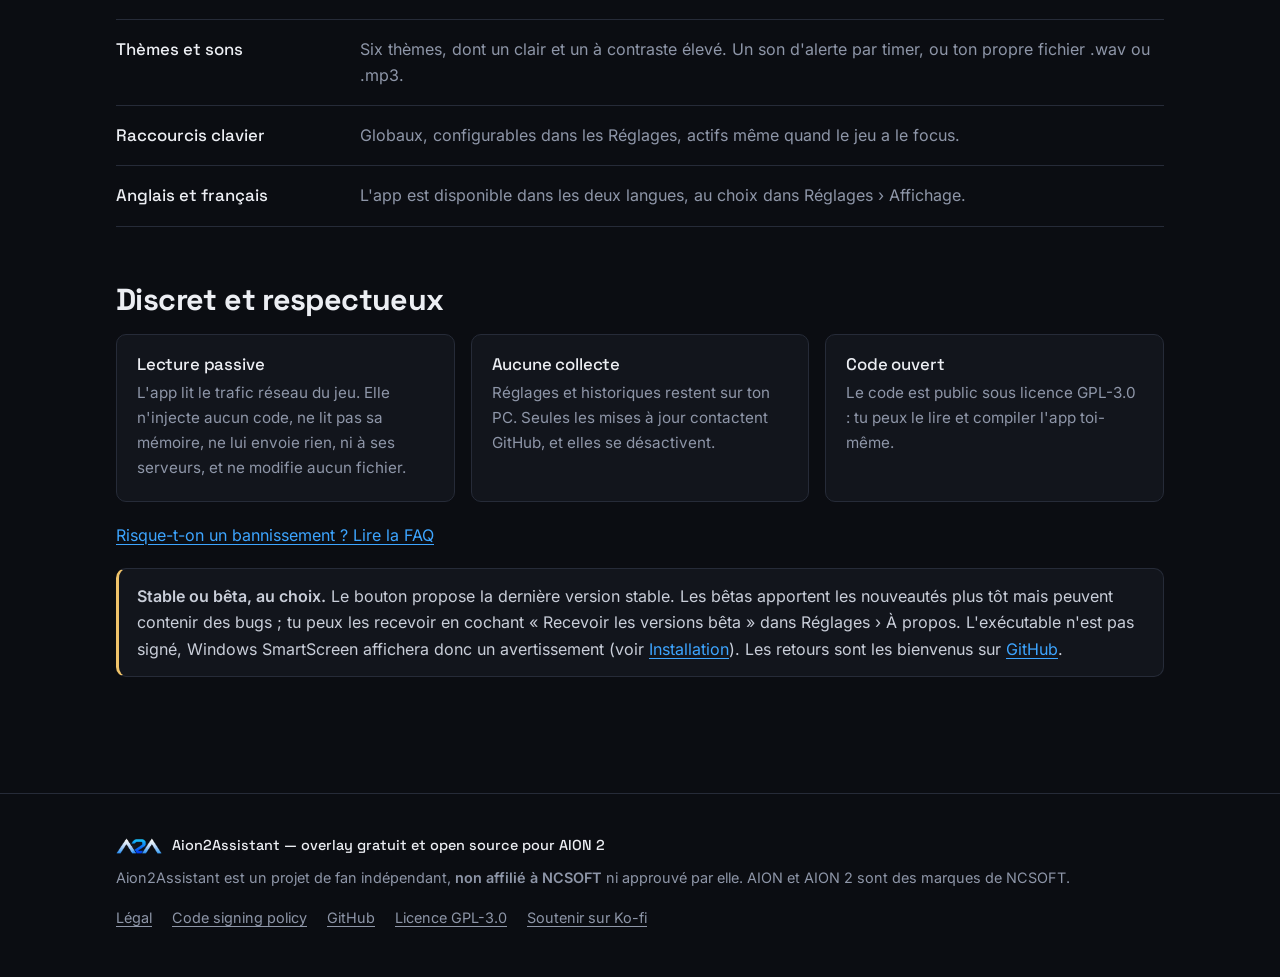
==== commit ac14fa20: "docs(site): class-based example names, stable antivirus wording, weekly reset day" ====
--- a/site/index.html
+++ b/site/index.html
@@ -47,11 +47,11 @@
 <div class="meter" aria-hidden="true">
 <div class="meter-head"><span>Divine Auldor · 3:50 · Tué</span><span class="meter-total">Groupe 45,6 k/s</span></div>
 <ol class="meter-bars">
-<li class="meter-bar m1"><span>Kaelis</span><span class="num">13,6 k/s · 30 %</span></li>
-<li class="meter-bar m2"><span>Morwen</span><span class="num">11,4 k/s · 25 %</span></li>
-<li class="meter-bar m3"><span>Thadric</span><span class="num">10,6 k/s · 23 %</span></li>
-<li class="meter-bar m4"><span>Ysolde</span><span class="num">5 523/s · 12 %</span></li>
-<li class="meter-bar m5"><span>Brann</span><span class="num">4 431/s · 10 %</span></li>
+<li class="meter-bar m1"><span>Templar1</span><span class="num">13,6 k/s · 30 %</span></li>
+<li class="meter-bar m2"><span>Sorcerer1</span><span class="num">11,4 k/s · 25 %</span></li>
+<li class="meter-bar m3"><span>Ranger1</span><span class="num">10,6 k/s · 23 %</span></li>
+<li class="meter-bar m4"><span>Chanter1</span><span class="num">5 523/s · 12 %</span></li>
+<li class="meter-bar m5"><span>Cleric1</span><span class="num">4 431/s · 10 %</span></li>
 </ol>
 </div>
 <p class="sr-only">Exemple de meter : cinq joueurs classés par dégâts par seconde sur un combat de boss.</p>
